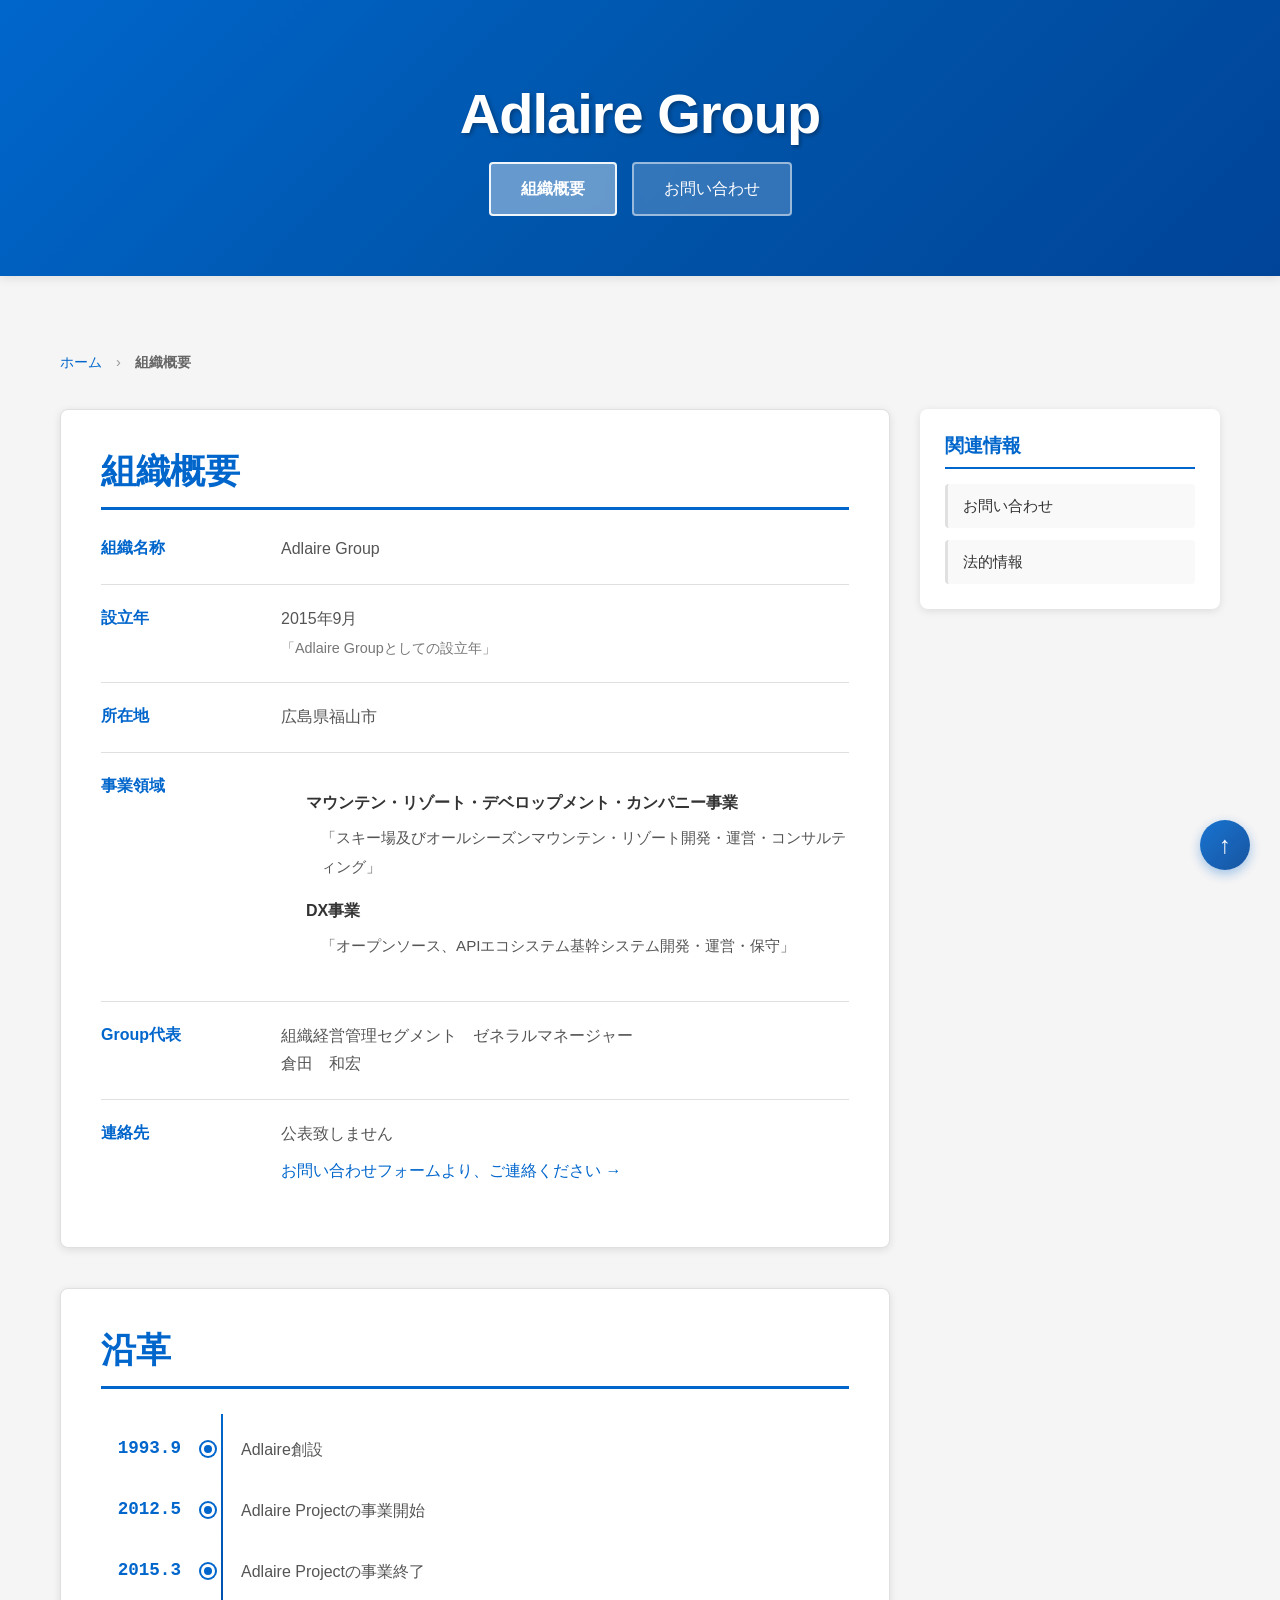
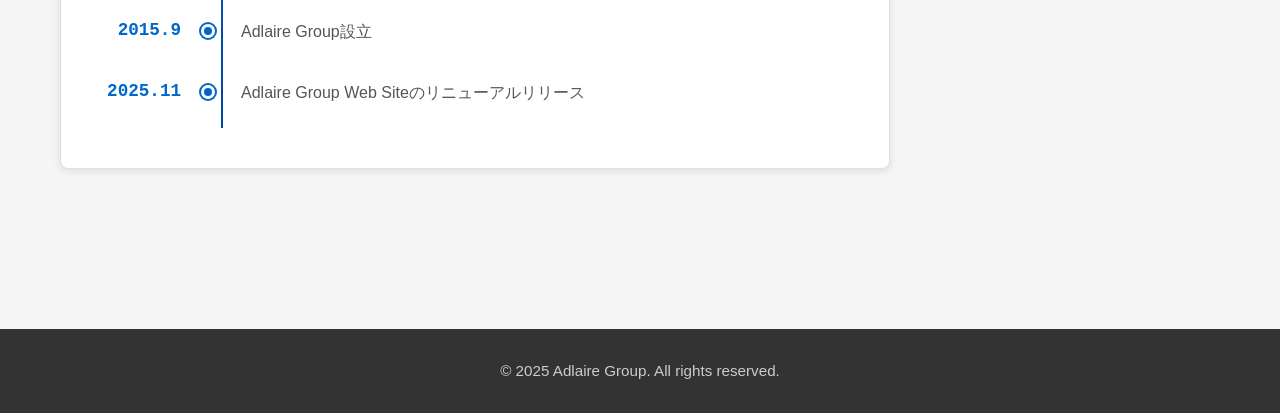
==== about.html @ c62690af "Initial commit" ====
<!DOCTYPE html>
<html lang="ja">
<head>
    <meta charset="UTF-8">
    <meta name="viewport" content="width=device-width, initial-scale=1.0">
    <meta name="description" content="Adlaire Group - 組織概要">
    <title>組織概要 | Adlaire Group</title>
    <link rel="stylesheet" href="architect.css">
    <link rel="stylesheet" href="style.css">
</head>
<body id="top">
    <!-- ============================================================================
         ヘッダーエリア (Header Area)
         ============================================================================ -->
    <header class="site-header">
        <div class="container">
            <h1 class="site-title"><a href="index.html" class="header-link">Adlaire Group</a></h1>
            <nav class="site-nav">
                <a href="about.html" class="nav-button active">組織概要</a>
                <a href="contact.html" class="nav-button">お問い合わせ</a>
            </nav>
        </div>
    </header>

    <!-- ============================================================================
         メインコンテンツエリア (Main Content Area)
         ============================================================================ -->
    <main class="main-content">
        <div class="container">
            <!-- Breadcrumb Navigation -->
            <nav class="breadcrumb">
                <a href="index.html" class="breadcrumb-link">ホーム</a>
                <span class="breadcrumb-separator">›</span>
                <span class="breadcrumb-current">組織概要</span>
            </nav>

            <div class="content-wrapper">
                <!-- ========================================
                     コンテンツエリア (Content Area)
                     ======================================== -->
                <div class="main-area">
                    <!-- Organization Overview Section -->
                    <section class="content-section">
                        <div class="card">
                            <h2 class="section-title">組織概要</h2>
                            <div class="section-content">
                                <div class="organization-info">
                                    <div class="info-row">
                                        <div class="info-label">組織名称</div>
                                        <div class="info-value">Adlaire Group</div>
                                    </div>

                                    <div class="info-row">
                                        <div class="info-label">設立年</div>
                                        <div class="info-value">2015年9月<br>
                                        <small class="info-note">「Adlaire Groupとしての設立年」</small></div>
                                    </div>

                                    <div class="info-row">
                                        <div class="info-label">所在地</div>
                                        <div class="info-value">広島県福山市</div>
                                    </div>

                                    <div class="info-row">
                                        <div class="info-label">事業領域</div>
                                        <div class="info-value">
                                            <ul class="business-list">
                                                <li>マウンテン・リゾート・デベロップメント・カンパニー事業
                                                    <span class="business-detail">「スキー場及びオールシーズンマウンテン・リゾート開発・運営・コンサルティング」</span>
                                                </li>
                                                <li>DX事業
                                                    <span class="business-detail">「オープンソース、APIエコシステム基幹システム開発・運営・保守」</span>
                                                </li>
                                            </ul>
                                        </div>
                                    </div>

                                    <div class="info-row">
                                        <div class="info-label">Group代表</div>
                                        <div class="info-value">
                                            組織経営管理セグメント　ゼネラルマネージャー<br>
                                            倉田　和宏
                                        </div>
                                    </div>

                                    <div class="info-row">
                                        <div class="info-label">連絡先</div>
                                        <div class="info-value">
                                            公表致しません<br>
                                            <a href="contact.html" class="contact-link">お問い合わせフォームより、ご連絡ください →</a>
                                        </div>
                                    </div>
                                </div>
                            </div>
                        </div>
                    </section>

                    <!-- History Section -->
                    <section class="content-section">
                        <div class="card">
                            <h2 class="section-title">沿革</h2>
                            <div class="section-content">
                                <div class="timeline">
                                    <div class="timeline-item">
                                        <div class="timeline-date">1993.9</div>
                                        <div class="timeline-content">
                                            <div class="timeline-marker"></div>
                                            <div class="timeline-text">Adlaire創設</div>
                                        </div>
                                    </div>

                                    <div class="timeline-item">
                                        <div class="timeline-date">2012.5</div>
                                        <div class="timeline-content">
                                            <div class="timeline-marker"></div>
                                            <div class="timeline-text">Adlaire Projectの事業開始</div>
                                        </div>
                                    </div>

                                    <div class="timeline-item">
                                        <div class="timeline-date">2015.3</div>
                                        <div class="timeline-content">
                                            <div class="timeline-marker"></div>
                                            <div class="timeline-text">Adlaire Projectの事業終了</div>
                                        </div>
                                    </div>

                                    <div class="timeline-item">
                                        <div class="timeline-date">2015.9</div>
                                        <div class="timeline-content">
                                            <div class="timeline-marker"></div>
                                            <div class="timeline-text">Adlaire Group設立</div>
                                        </div>
                                    </div>

                                    <div class="timeline-item">
                                        <div class="timeline-date">2025.11</div>
                                        <div class="timeline-content">
                                            <div class="timeline-marker"></div>
                                            <div class="timeline-text">Adlaire Group Web Siteのリニューアルリリース</div>
                                        </div>
                                    </div>
                                </div>
                            </div>
                        </div>
                    </section>
                </div>
                <!-- End: コンテンツエリア -->

                <!-- ========================================
                     サイドバーエリア (Sidebar Area)
                     ======================================== -->
                <aside class="sidebar">
                    <div class="sidebar-section">
                        <h3 class="sidebar-title">関連情報</h3>
                        <div class="sidebar-content">
                            <ul class="sidebar-link-list">
                                <li><a href="contact.html" class="sidebar-link">お問い合わせ</a></li>
                                <li><a href="legal.html" class="sidebar-link">法的情報</a></li>
                            </ul>
                        </div>
                    </div>
                </aside>
                <!-- End: サイドバーエリア -->
            </div>
        </div>
    </main>
    <!-- End: メインコンテンツエリア -->

    <!-- ============================================================================
         ページトップへ戻るボタン (Back to Top Button)
         ============================================================================ -->
    <a href="#top" class="back-to-top" aria-label="ページトップへ戻る">
        <span class="back-to-top-icon">↑</span>
    </a>

    <!-- ============================================================================
         フッターエリア (Footer Area)
         ============================================================================ -->
    <footer class="site-footer">
        <div class="container">
            <p>&copy; 2025 Adlaire Group. All rights reserved.</p>
        </div>
    </footer>
    <!-- End: フッターエリア -->

</body>
</html>
---- architect.css ----
/* ===================================
   Architect CSS Framework
   Version: 1.0
   Developed by: Adlaire Group DX Division
   =================================== */

/* ===================================
   CSS Reset & Base Styles
   =================================== */
*,
*::before,
*::after {
    box-sizing: border-box;
}

html {
    scroll-behavior: smooth;
    -webkit-font-smoothing: antialiased;
    -moz-osx-font-smoothing: grayscale;
}

body {
    margin: 0;
    padding: 0;
    font-family: -apple-system, BlinkMacSystemFont, 'Segoe UI', 'Roboto', 'Oxygen', 'Ubuntu', 'Cantarell', 'Fira Sans', 'Droid Sans', 'Helvetica Neue', sans-serif;
    font-size: 16px;
    line-height: 1.6;
    color: #333;
    background-color: #fff;
}

/* ===================================
   Typography
   =================================== */
h1, h2, h3, h4, h5, h6 {
    margin: 0 0 1rem 0;
    font-weight: 600;
    line-height: 1.2;
}

h1 { font-size: 2.5rem; }
h2 { font-size: 2rem; }
h3 { font-size: 1.75rem; }
h4 { font-size: 1.5rem; }
h5 { font-size: 1.25rem; }
h6 { font-size: 1rem; }

p {
    margin: 0 0 1rem 0;
}

a {
    color: #0066cc;
    text-decoration: none;
}

a:hover {
    text-decoration: underline;
}

/* ===================================
   Layout Utilities
   =================================== */
.container {
    width: 100%;
    max-width: 1200px;
    margin: 0 auto;
    padding: 0 1rem;
}

.container-fluid {
    width: 100%;
    padding: 0 1rem;
}

/* ===================================
   Grid System
   =================================== */
.row {
    display: flex;
    flex-wrap: wrap;
    margin: 0 -0.5rem;
}

.col {
    flex: 1;
    padding: 0 0.5rem;
}

.col-1 { flex: 0 0 8.333%; max-width: 8.333%; }
.col-2 { flex: 0 0 16.666%; max-width: 16.666%; }
.col-3 { flex: 0 0 25%; max-width: 25%; }
.col-4 { flex: 0 0 33.333%; max-width: 33.333%; }
.col-5 { flex: 0 0 41.666%; max-width: 41.666%; }
.col-6 { flex: 0 0 50%; max-width: 50%; }
.col-7 { flex: 0 0 58.333%; max-width: 58.333%; }
.col-8 { flex: 0 0 66.666%; max-width: 66.666%; }
.col-9 { flex: 0 0 75%; max-width: 75%; }
.col-10 { flex: 0 0 83.333%; max-width: 83.333%; }
.col-11 { flex: 0 0 91.666%; max-width: 91.666%; }
.col-12 { flex: 0 0 100%; max-width: 100%; }

/* ===================================
   Form Controls
   =================================== */
.form-group {
    margin-bottom: 1.5rem;
}

.form-label {
    display: block;
    margin-bottom: 0.5rem;
    font-weight: 500;
    color: #333;
}

.form-label.required::after {
    content: ' *';
    color: #dc3545;
}

.form-control {
    display: block;
    width: 100%;
    padding: 0.75rem 1rem;
    font-size: 1rem;
    line-height: 1.5;
    color: #333;
    background-color: #fff;
    border: 1px solid #ddd;
    border-radius: 4px;
    transition: border-color 0.15s ease-in-out, box-shadow 0.15s ease-in-out;
}

.form-control:focus {
    outline: 0;
    border-color: #0066cc;
    box-shadow: 0 0 0 3px rgba(0, 102, 204, 0.1);
}

textarea.form-control {
    min-height: 120px;
    resize: vertical;
}

select.form-control {
    cursor: pointer;
}

.form-check {
    display: flex;
    align-items: center;
    margin-bottom: 0.5rem;
}

.form-check-input {
    margin-right: 0.5rem;
    cursor: pointer;
}

.form-check-label {
    cursor: pointer;
    user-select: none;
}

/* ===================================
   Buttons
   =================================== */
.btn {
    display: inline-block;
    padding: 0.75rem 1.5rem;
    font-size: 1rem;
    font-weight: 500;
    text-align: center;
    text-decoration: none;
    border: 1px solid transparent;
    border-radius: 4px;
    cursor: pointer;
    transition: all 0.2s ease-in-out;
}

.btn:hover {
    text-decoration: none;
    transform: translateY(-1px);
    box-shadow: 0 2px 8px rgba(0, 0, 0, 0.15);
}

.btn-primary {
    color: #fff;
    background-color: #0066cc;
    border-color: #0066cc;
}

.btn-primary:hover {
    background-color: #0055aa;
    border-color: #0055aa;
}

.btn-secondary {
    color: #fff;
    background-color: #6c757d;
    border-color: #6c757d;
}

.btn-secondary:hover {
    background-color: #5a6268;
    border-color: #5a6268;
}

.btn-outline-primary {
    color: #0066cc;
    border-color: #0066cc;
    background-color: transparent;
}

.btn-outline-primary:hover {
    color: #fff;
    background-color: #0066cc;
}

.btn-block {
    display: block;
    width: 100%;
}

.btn-lg {
    padding: 1rem 2rem;
    font-size: 1.125rem;
}

.btn-sm {
    padding: 0.5rem 1rem;
    font-size: 0.875rem;
}

/* ===================================
   Cards
   =================================== */
.card {
    background-color: #fff;
    border: 1px solid #e0e0e0;
    border-radius: 8px;
    box-shadow: 0 2px 4px rgba(0, 0, 0, 0.1);
}

.card-header {
    padding: 1rem 1.5rem;
    background-color: #f8f9fa;
    border-bottom: 1px solid #e0e0e0;
    border-radius: 8px 8px 0 0;
}

.card-body {
    padding: 1.5rem;
}

.card-footer {
    padding: 1rem 1.5rem;
    background-color: #f8f9fa;
    border-top: 1px solid #e0e0e0;
    border-radius: 0 0 8px 8px;
}

/* ===================================
   Alerts
   =================================== */
.alert {
    padding: 1rem 1.25rem;
    margin-bottom: 1rem;
    border: 1px solid transparent;
    border-radius: 4px;
}

.alert-info {
    color: #0c5460;
    background-color: #d1ecf1;
    border-color: #bee5eb;
}

.alert-success {
    color: #155724;
    background-color: #d4edda;
    border-color: #c3e6cb;
}

.alert-warning {
    color: #856404;
    background-color: #fff3cd;
    border-color: #ffeaa7;
}

.alert-danger {
    color: #721c24;
    background-color: #f8d7da;
    border-color: #f5c6cb;
}

/* ===================================
   Utility Classes
   =================================== */

/* Spacing */
.mt-0 { margin-top: 0; }
.mt-1 { margin-top: 0.25rem; }
.mt-2 { margin-top: 0.5rem; }
.mt-3 { margin-top: 1rem; }
.mt-4 { margin-top: 1.5rem; }
.mt-5 { margin-top: 3rem; }

.mb-0 { margin-bottom: 0; }
.mb-1 { margin-bottom: 0.25rem; }
.mb-2 { margin-bottom: 0.5rem; }
.mb-3 { margin-bottom: 1rem; }
.mb-4 { margin-bottom: 1.5rem; }
.mb-5 { margin-bottom: 3rem; }

.pt-0 { padding-top: 0; }
.pt-1 { padding-top: 0.25rem; }
.pt-2 { padding-top: 0.5rem; }
.pt-3 { padding-top: 1rem; }
.pt-4 { padding-top: 1.5rem; }
.pt-5 { padding-top: 3rem; }

.pb-0 { padding-bottom: 0; }
.pb-1 { padding-bottom: 0.25rem; }
.pb-2 { padding-bottom: 0.5rem; }
.pb-3 { padding-bottom: 1rem; }
.pb-4 { padding-bottom: 1.5rem; }
.pb-5 { padding-bottom: 3rem; }

/* Text Alignment */
.text-left { text-align: left; }
.text-center { text-align: center; }
.text-right { text-align: right; }

/* Text Colors */
.text-primary { color: #0066cc; }
.text-secondary { color: #6c757d; }
.text-success { color: #28a745; }
.text-danger { color: #dc3545; }
.text-warning { color: #ffc107; }
.text-info { color: #17a2b8; }
.text-muted { color: #6c757d; }

/* Background Colors */
.bg-primary { background-color: #0066cc; }
.bg-secondary { background-color: #6c757d; }
.bg-light { background-color: #f8f9fa; }
.bg-dark { background-color: #343a40; }

/* Display */
.d-none { display: none; }
.d-block { display: block; }
.d-inline { display: inline; }
.d-inline-block { display: inline-block; }
.d-flex { display: flex; }

/* Flex Utilities */
.flex-row { flex-direction: row; }
.flex-column { flex-direction: column; }
.justify-content-start { justify-content: flex-start; }
.justify-content-end { justify-content: flex-end; }
.justify-content-center { justify-content: center; }
.justify-content-between { justify-content: space-between; }
.align-items-start { align-items: flex-start; }
.align-items-end { align-items: flex-end; }
.align-items-center { align-items: center; }

/* Responsive Design */
@media (max-width: 768px) {
    .col-1, .col-2, .col-3, .col-4, .col-5, .col-6,
    .col-7, .col-8, .col-9, .col-10, .col-11, .col-12 {
        flex: 0 0 100%;
        max-width: 100%;
    }
}
---- style.css ----
/* ===================================
   Global Styles
   =================================== */
* {
    margin: 0;
    padding: 0;
    box-sizing: border-box;
}

body {
    font-family: 'Helvetica Neue', Helvetica, Arial, sans-serif;
    font-size: 16px;
    line-height: 1.6;
    color: #333333;
    background-color: #f5f5f5;
}

/* ===================================
   Container
   =================================== */
.container {
    max-width: 1200px;
    margin: 0 auto;
    padding: 0 20px;
}

/* ===================================
   Header Section with 3-Color Gradient
   =================================== */
.site-header {
    background: linear-gradient(135deg, #0066cc 0%, #0055aa 50%, #004499 100%);
    color: #ffffff;
    padding: 80px 20px 60px;
    text-align: center;
    box-shadow: 0 2px 10px rgba(0, 0, 0, 0.1);
}

.site-title {
    font-size: 3.5rem;
    font-weight: 700;
    margin-bottom: 15px;
    text-shadow: 2px 2px 4px rgba(0, 0, 0, 0.3);
    letter-spacing: -1px;
}

.header-link {
    color: #ffffff;
    text-decoration: none;
    transition: opacity 0.3s ease;
}

.header-link:hover {
    opacity: 0.85;
}

.site-tagline {
    font-size: 1.3rem;
    font-weight: 300;
    margin-bottom: 35px;
    opacity: 0.95;
    letter-spacing: 0.5px;
}

/* ===================================
   Navigation Buttons
   =================================== */
.site-nav {
    display: flex;
    justify-content: center;
    gap: 15px;
    flex-wrap: wrap;
}

.nav-button {
    display: inline-block;
    padding: 12px 30px;
    background-color: rgba(255, 255, 255, 0.2);
    color: #ffffff;
    text-decoration: none;
    border: 2px solid rgba(255, 255, 255, 0.5);
    border-radius: 4px;
    font-weight: 500;
    transition: all 0.3s ease;
    backdrop-filter: blur(5px);
}

.nav-button:hover {
    background-color: rgba(255, 255, 255, 0.3);
    border-color: rgba(255, 255, 255, 0.8);
    transform: translateY(-2px);
    box-shadow: 0 4px 8px rgba(0, 0, 0, 0.2);
}

.nav-button.active {
    background-color: rgba(255, 255, 255, 0.4);
    border-color: rgba(255, 255, 255, 0.9);
    font-weight: 600;
}

/* ===================================
   Main Content
   =================================== */
.main-content {
    padding: 60px 0;
}

/* Content Wrapper - Two Column Layout */
.content-wrapper {
    display: flex;
    gap: 30px;
    align-items: flex-start;
}

.main-area {
    flex: 1;
    min-width: 0;
}

/* Renewal Notice */
.renewal-notice {
    background: linear-gradient(135deg, #0066cc 0%, #004499 100%);
    color: #ffffff;
    text-align: center;
    padding: 30px 25px;
    margin-bottom: 40px;
    border-radius: 8px;
    box-shadow: 0 2px 8px rgba(0, 102, 204, 0.3);
}

.renewal-title {
    margin: 0 0 15px 0;
    font-size: 1.5rem;
    font-weight: 700;
    letter-spacing: 0.5px;
}

.renewal-description {
    margin: 0;
    font-size: 1rem;
    font-weight: 400;
    line-height: 1.8;
    opacity: 0.95;
}

.content-section {
    margin-bottom: 40px;
}

/* ===================================
   Card Styles
   =================================== */
.card {
    background-color: #ffffff;
    border-radius: 8px;
    padding: 40px;
    box-shadow: 0 2px 8px rgba(0, 0, 0, 0.1);
    transition: box-shadow 0.3s ease;
}

.card:hover {
    box-shadow: 0 4px 16px rgba(0, 0, 0, 0.15);
}

.section-title {
    font-size: 2.2rem;
    font-weight: 700;
    color: #0066cc;
    margin-bottom: 25px;
    padding-bottom: 15px;
    border-bottom: 3px solid #0066cc;
    letter-spacing: -0.5px;
}

.section-content h3 {
    font-size: 1.5rem;
    font-weight: 600;
    color: #004499;
    margin-top: 25px;
    margin-bottom: 12px;
}

.section-content p {
    margin-bottom: 15px;
    line-height: 1.8;
    color: #555555;
}

.section-content ul {
    margin: 15px 0 20px 25px;
    line-height: 1.9;
}

.section-content li {
    margin-bottom: 8px;
    color: #555555;
}

/* Coming Soon Message */
.coming-soon {
    text-align: center;
    font-size: 1.5rem;
    font-weight: 500;
    color: #0066cc;
    padding: 40px 20px;
    background-color: #f0f7ff;
    border-radius: 6px;
    border: 2px dashed #0066cc;
}

/* ===================================
   Organization Info (About Page)
   =================================== */
.organization-info {
    margin-top: 20px;
}

.info-row {
    display: flex;
    padding: 20px 0;
    border-bottom: 1px solid #e0e0e0;
}

.info-row:first-child {
    padding-top: 0;
}

.info-row:last-child {
    border-bottom: none;
}

.info-label {
    width: 180px;
    flex-shrink: 0;
    font-weight: 700;
    color: #0066cc;
    font-size: 1rem;
}

.info-value {
    flex: 1;
    color: #555555;
    line-height: 1.8;
}

.business-list {
    list-style: none;
    padding: 0;
    margin: 0;
}

.business-list li {
    margin-bottom: 15px;
    padding-left: 0;
    color: #333333;
    font-weight: 600;
}

.business-list li:last-child {
    margin-bottom: 0;
}

.business-detail {
    display: block;
    margin-top: 5px;
    color: #555555;
    font-weight: 400;
    font-size: 0.95rem;
    padding-left: 15px;
}

.contact-link {
    display: inline-block;
    margin-top: 8px;
    color: #0066cc;
    text-decoration: none;
    font-weight: 500;
    transition: all 0.3s ease;
    border-bottom: 1px solid transparent;
}

.contact-link:hover {
    color: #004499;
    border-bottom-color: #004499;
    transform: translateX(3px);
}

/* ===================================
   Timeline (History Section)
   =================================== */
.timeline {
    position: relative;
    padding: 20px 0;
}

.timeline::before {
    content: '';
    position: absolute;
    left: 120px;
    top: 0;
    bottom: 0;
    width: 2px;
    background: linear-gradient(to bottom, #0066cc 0%, #004499 100%);
}

.timeline-item {
    display: flex;
    margin-bottom: 30px;
    position: relative;
}

.timeline-item:last-child {
    margin-bottom: 0;
}

.timeline-date {
    width: 100px;
    flex-shrink: 0;
    font-weight: 700;
    color: #0066cc;
    font-size: 1.1rem;
    padding-right: 20px;
    text-align: right;
    font-family: 'Courier New', monospace;
}

.timeline-content {
    flex: 1;
    position: relative;
    padding-left: 40px;
    padding-top: 2px;
}

.timeline-marker {
    position: absolute;
    left: 0;
    top: 8px;
    width: 14px;
    height: 14px;
    background-color: #0066cc;
    border: 3px solid #ffffff;
    border-radius: 50%;
    box-shadow: 0 0 0 2px #0066cc;
    z-index: 1;
}

.timeline-text {
    color: #555555;
    line-height: 1.8;
    font-size: 1rem;
}

/* ===================================
   Tab Navigation (CSS Only - No JavaScript)
   =================================== */
.tab-container {
    margin-top: 20px;
}

/* Hide radio buttons */
.tab-input {
    display: none;
}

/* Tab Labels */
.tab-labels {
    display: flex;
    gap: 10px;
    border-bottom: 2px solid #e0e0e0;
    margin-bottom: 25px;
}

.tab-label {
    padding: 12px 24px;
    cursor: pointer;
    font-weight: 500;
    color: #666666;
    background-color: #f5f5f5;
    border: 1px solid #e0e0e0;
    border-bottom: none;
    border-radius: 6px 6px 0 0;
    transition: all 0.3s ease;
    position: relative;
    bottom: -2px;
}

.tab-label:hover {
    background-color: #e8f2ff;
    color: #0066cc;
}

/* Active Tab Style */
#tab-all:checked ~ .tab-labels label[for="tab-all"],
#tab-press:checked ~ .tab-labels label[for="tab-press"],
#tab-maintenance:checked ~ .tab-labels label[for="tab-maintenance"] {
    background-color: #ffffff;
    color: #0066cc;
    border-color: #0066cc;
    border-bottom: 2px solid #ffffff;
    font-weight: 600;
    box-shadow: 0 -2px 4px rgba(0, 102, 204, 0.1);
}

/* Tab Content */
.tab-content {
    display: none;
}

#tab-all:checked ~ #content-all,
#tab-press:checked ~ #content-press,
#tab-maintenance:checked ~ #content-maintenance {
    display: block;
}

.tab-pane {
    animation: fadeIn 0.3s ease-in;
}

@keyframes fadeIn {
    from {
        opacity: 0;
        transform: translateY(10px);
    }
    to {
        opacity: 1;
        transform: translateY(0);
    }
}

/* ===================================
   News Item Styles (Architect Theme)
   =================================== */
.news-item {
    padding: 25px;
    margin-bottom: 20px;
    background-color: #ffffff;
    border-left: 4px solid #0066cc;
    border-radius: 4px;
    transition: all 0.3s ease;
}

.news-item:hover {
    box-shadow: 0 2px 8px rgba(0, 102, 204, 0.15);
    transform: translateX(5px);
}

.news-header {
    display: flex;
    align-items: center;
    gap: 12px;
    margin-bottom: 15px;
}

.news-date {
    font-size: 0.95rem;
    font-weight: 600;
    color: #666666;
    font-family: 'Courier New', monospace;
}

.news-badge {
    display: inline-block;
    padding: 4px 12px;
    font-size: 0.8rem;
    font-weight: 600;
    border-radius: 4px;
    text-transform: uppercase;
    letter-spacing: 0.5px;
}

.news-badge-press {
    background-color: #0066cc;
    color: #ffffff;
}

.news-badge-maintenance {
    background-color: #ff9800;
    color: #ffffff;
}

.news-title {
    font-size: 1.4rem;
    font-weight: 700;
    color: #0066cc;
    margin-bottom: 15px;
    line-height: 1.4;
}

.news-content {
    color: #555555;
    line-height: 1.8;
}

.news-content p {
    margin-bottom: 12px;
}

.news-content p:last-child {
    margin-bottom: 0;
}

/* ===================================
   Right Sidebar
   =================================== */
.sidebar {
    width: 300px;
    flex-shrink: 0;
}

.sidebar-section {
    background-color: #ffffff;
    border-radius: 8px;
    padding: 25px;
    margin-bottom: 25px;
    box-shadow: 0 2px 8px rgba(0, 0, 0, 0.1);
    transition: box-shadow 0.3s ease;
}

.sidebar-section:hover {
    box-shadow: 0 4px 16px rgba(0, 0, 0, 0.15);
}

.sidebar-title {
    font-size: 1.2rem;
    font-weight: 700;
    color: #0066cc;
    margin: 0 0 15px 0;
    padding-bottom: 10px;
    border-bottom: 2px solid #0066cc;
}

.sidebar-content {
    font-size: 0.95rem;
    line-height: 1.6;
}

.coming-soon-small {
    text-align: center;
    font-size: 1rem;
    font-weight: 500;
    color: #0066cc;
    padding: 20px 10px;
    background-color: #f0f7ff;
    border-radius: 4px;
    border: 1px dashed #0066cc;
    margin: 0;
}

/* Sidebar Link List */
.sidebar-link-list {
    list-style: none;
    padding: 0;
    margin: 0;
}

.sidebar-link-list li {
    margin-bottom: 12px;
}

.sidebar-link-list li:last-child {
    margin-bottom: 0;
}

.sidebar-link {
    display: block;
    padding: 10px 15px;
    color: #333333;
    text-decoration: none;
    background-color: #f9f9f9;
    border-left: 3px solid #e0e0e0;
    border-radius: 4px;
    transition: all 0.3s ease;
    font-weight: 500;
}

.sidebar-link:hover {
    background-color: #e8f2ff;
    border-left-color: #0066cc;
    color: #0066cc;
    transform: translateX(5px);
}

.sidebar-link.active {
    background-color: #0066cc;
    border-left-color: #004499;
    color: #ffffff;
}

.sidebar-links {
    list-style: none;
    padding: 0;
    margin: 0;
}

.sidebar-links li {
    margin-bottom: 12px;
    padding-left: 20px;
    position: relative;
}

.sidebar-links li:before {
    content: '▸';
    position: absolute;
    left: 0;
    color: #0066cc;
    font-weight: bold;
}

.sidebar-links a {
    color: #333333;
    text-decoration: none;
    transition: color 0.3s ease;
    display: inline-block;
}

.sidebar-links a:hover {
    color: #0066cc;
    padding-left: 5px;
}

/* ===================================
   Contact Information
   =================================== */
.contact-info {
    display: grid;
    grid-template-columns: repeat(auto-fit, minmax(280px, 1fr));
    gap: 30px;
    margin-top: 30px;
}

.contact-item {
    padding: 20px;
    background-color: #f9f9f9;
    border-radius: 6px;
    border-left: 4px solid #0066cc;
}

.contact-item h3 {
    font-size: 1.2rem;
    font-weight: 600;
    color: #0066cc;
    margin-bottom: 10px;
}

.contact-item p {
    margin-bottom: 0;
    color: #555555;
}

.contact-item a {
    color: #0066cc;
    text-decoration: none;
    transition: color 0.3s ease;
}

.contact-item a:hover {
    color: #004499;
    text-decoration: underline;
}

/* ===================================
   Footer
   =================================== */
.site-footer {
    background-color: #333333;
    color: #cccccc;
    padding: 30px 0;
    text-align: center;
    margin-top: 60px;
}

.site-footer p {
    margin: 0;
    font-size: 0.95rem;
}

/* ===================================
   Breadcrumb Navigation
   =================================== */
.breadcrumb {
    padding: 15px 0;
    margin-bottom: 20px;
    font-size: 0.9rem;
}

.breadcrumb-link {
    color: #0066cc;
    text-decoration: none;
    transition: all 0.3s ease;
    font-weight: 500;
}

.breadcrumb-link:hover {
    color: #004499;
    text-decoration: underline;
}

.breadcrumb-separator {
    margin: 0 10px;
    color: #999999;
}

.breadcrumb-current {
    color: #666666;
    font-weight: 600;
}

/* ===================================
   Back to Top Button
   =================================== */
.back-to-top {
    position: fixed;
    bottom: 30px;
    right: 30px;
    width: 50px;
    height: 50px;
    background: linear-gradient(135deg, #0066cc 0%, #004499 100%);
    color: #ffffff;
    text-decoration: none;
    border-radius: 50%;
    display: flex;
    align-items: center;
    justify-content: center;
    box-shadow: 0 4px 12px rgba(0, 102, 204, 0.4);
    transition: all 0.3s ease;
    z-index: 1000;
    opacity: 0.9;
}

.back-to-top:hover {
    opacity: 1;
    transform: translateY(-5px);
    box-shadow: 0 6px 20px rgba(0, 102, 204, 0.6);
}

.back-to-top-icon {
    font-size: 1.5rem;
    font-weight: bold;
    line-height: 1;
}

/* ===================================
   Responsive Design
   =================================== */
@media (max-width: 1024px) {
    .sidebar {
        width: 250px;
    }
    
    .sidebar-section {
        padding: 20px;
    }
}

@media (max-width: 768px) {
    .site-title {
        font-size: 2.5rem;
    }
    
    .site-tagline {
        font-size: 1.1rem;
    }
    
    .site-header {
        padding: 60px 20px 40px;
    }
    
    .card {
        padding: 30px 20px;
    }
    
    .section-title {
        font-size: 1.8rem;
    }
    
    .section-content h3 {
        font-size: 1.3rem;
    }
    
    .main-content {
        padding: 40px 0;
    }
    
    .content-wrapper {
        flex-direction: column;
    }
    
    .sidebar {
        width: 100%;
        order: 2;
    }
    
    .main-area {
        order: 1;
    }
    
    .contact-info {
        grid-template-columns: 1fr;
        gap: 20px;
    }
    
    .renewal-notice {
        padding: 25px 20px;
    }
    
    .renewal-title {
        font-size: 1.3rem;
    }
    
    .renewal-description {
        font-size: 0.95rem;
    }
    
    /* Tab Responsive */
    .tab-labels {
        gap: 5px;
    }
    
    .tab-label {
        padding: 10px 16px;
        font-size: 0.9rem;
    }
    
    /* News Item Responsive */
    .news-item {
        padding: 20px 15px;
    }
    
    .news-title {
        font-size: 1.2rem;
    }
    
    /* Organization Info Responsive */
    .info-row {
        flex-direction: column;
        padding: 15px 0;
    }
    
    .info-label {
        width: 100%;
        margin-bottom: 8px;
    }
    
    /* Timeline Responsive */
    .timeline::before {
        left: 80px;
    }
    
    .timeline-date {
        width: 70px;
        font-size: 0.95rem;
        padding-right: 10px;
    }
    
    .timeline-content {
        padding-left: 30px;
    }
    
    /* Breadcrumb Responsive */
    .breadcrumb {
        font-size: 0.85rem;
        padding: 12px 0;
    }
    
    .breadcrumb-separator {
        margin: 0 8px;
    }
    
    /* Back to Top Button Responsive */
    .back-to-top {
        width: 45px;
        height: 45px;
        bottom: 20px;
        right: 20px;
    }
    
    .back-to-top-icon {
        font-size: 1.3rem;
    }
}

@media (max-width: 480px) {
    .site-title {
        font-size: 2rem;
    }
    
    .site-tagline {
        font-size: 1rem;
        margin-bottom: 25px;
    }
    
    .nav-button {
        padding: 10px 20px;
        font-size: 0.95rem;
    }
    
    .card {
        padding: 25px 15px;
    }
    
    .section-title {
        font-size: 1.5rem;
    }
    
    .renewal-notice {
        padding: 20px 15px;
    }
    
    .renewal-title {
        font-size: 1.1rem;
        margin-bottom: 12px;
    }
    
    .renewal-description {
        font-size: 0.9rem;
    }
    
    /* Tab Mobile Optimization */
    .tab-labels {
        flex-direction: column;
        gap: 8px;
        border-bottom: none;
    }
    
    .tab-label {
        padding: 12px 20px;
        font-size: 0.95rem;
        border-radius: 6px;
        border: 1px solid #e0e0e0;
        bottom: 0;
    }
    
    #tab-all:checked ~ .tab-labels label[for="tab-all"],
    #tab-press:checked ~ .tab-labels label[for="tab-press"],
    #tab-maintenance:checked ~ .tab-labels label[for="tab-maintenance"] {
        border: 2px solid #0066cc;
    }
    
    /* News Item Mobile */
    .news-header {
        flex-direction: column;
        align-items: flex-start;
        gap: 8px;
    }
    
    .news-title {
        font-size: 1.1rem;
    }
    
    /* Timeline Mobile */
    .timeline::before {
        left: 60px;
    }
    
    .timeline-date {
        width: 55px;
        font-size: 0.85rem;
        padding-right: 5px;
    }
    
    .timeline-content {
        padding-left: 25px;
    }
    
    .timeline-text {
        font-size: 0.95rem;
    }
    
    .timeline-marker {
        width: 12px;
        height: 12px;
        border-width: 2px;
    }
    
    /* Breadcrumb Mobile */
    .breadcrumb {
        font-size: 0.8rem;
        padding: 10px 0;
    }
    
    .breadcrumb-separator {
        margin: 0 6px;
    }
    
    /* Back to Top Button Mobile */
    .back-to-top {
        width: 40px;
        height: 40px;
        bottom: 15px;
        right: 15px;
    }
    
    .back-to-top-icon {
        font-size: 1.2rem;
    }
}

/* ===================================
   Contact Form Specific Styles
   =================================== */
.form-notice {
    background-color: #fff3cd;
    border-left: 4px solid #ff9800;
    padding: 15px 20px;
    margin-bottom: 30px;
    border-radius: 4px;
}

.form-notice p {
    margin: 0;
    color: #856404;
    font-size: 0.95rem;
    line-height: 1.6;
}

.form-notice strong {
    display: block;
    margin-bottom: 5px;
    color: #ff9800;
    font-weight: 600;
}

.form-description {
    margin-bottom: 30px;
    color: #555555;
    line-height: 1.8;
}

.btn-submit {
    background: linear-gradient(135deg, #0066cc 0%, #004499 100%);
    color: #ffffff;
    border: none;
    padding: 15px 40px;
    font-size: 1.1rem;
    font-weight: 600;
    border-radius: 4px;
    cursor: pointer;
    transition: all 0.3s ease;
    box-shadow: 0 2px 8px rgba(0, 102, 204, 0.3);
}

.btn-submit:hover {
    transform: translateY(-2px);
    box-shadow: 0 4px 12px rgba(0, 102, 204, 0.5);
}

.btn-submit:disabled {
    background: linear-gradient(135deg, #cccccc 0%, #999999 100%);
    cursor: not-allowed;
    transform: none;
    box-shadow: none;
}

.privacy-link {
    color: #0066cc;
    text-decoration: none;
    font-weight: 500;
    transition: color 0.3s ease;
}

.privacy-link:hover {
    color: #004499;
    text-decoration: underline;
}

/* ===================================
   Utility Classes
   =================================== */
.info-note {
    font-size: 0.9rem;
    color: #777;
}

.mt-30 {
    margin-top: 30px;
}

.text-link {
    color: #0066cc;
    text-decoration: none;
    font-weight: 500;
}

.text-link:hover {
    color: #004499;
    text-decoration: underline;
}

.last-updated {
    text-align: right;
    color: #666;
    font-size: 0.9rem;
    padding: 20px 0 0 0;
}

.last-updated p {
    margin: 0;
}

/* ===================================
   Legal Page - Table of Contents (Sticky)
   =================================== */
.legal-toc-card {
    position: sticky;
    top: 20px;
    z-index: 100;
    background-color: #f0f7ff;
    border-left: 4px solid #0066cc;
    box-shadow: 0 4px 12px rgba(0, 102, 204, 0.15);
}

.legal-toc {
    display: flex;
    flex-wrap: wrap;
    gap: 15px;
    padding: 10px 0;
}

.legal-toc-link {
    display: inline-block;
    padding: 10px 20px;
    background-color: #ffffff;
    color: #0066cc;
    text-decoration: none;
    border: 2px solid #0066cc;
    border-radius: 4px;
    font-weight: 500;
    transition: all 0.3s ease;
}

.legal-toc-link:hover {
    background-color: #0066cc;
    color: #ffffff;
    transform: translateY(-2px);
    box-shadow: 0 4px 8px rgba(0, 102, 204, 0.3);
}

/* Responsive - Mobile */
@media (max-width: 768px) {
    .legal-toc-card {
        position: relative;
        top: 0;
    }
    
    .legal-toc {
        flex-direction: column;
        gap: 10px;
    }
    
    .legal-toc-link {
        text-align: center;
        width: 100%;
    }
}
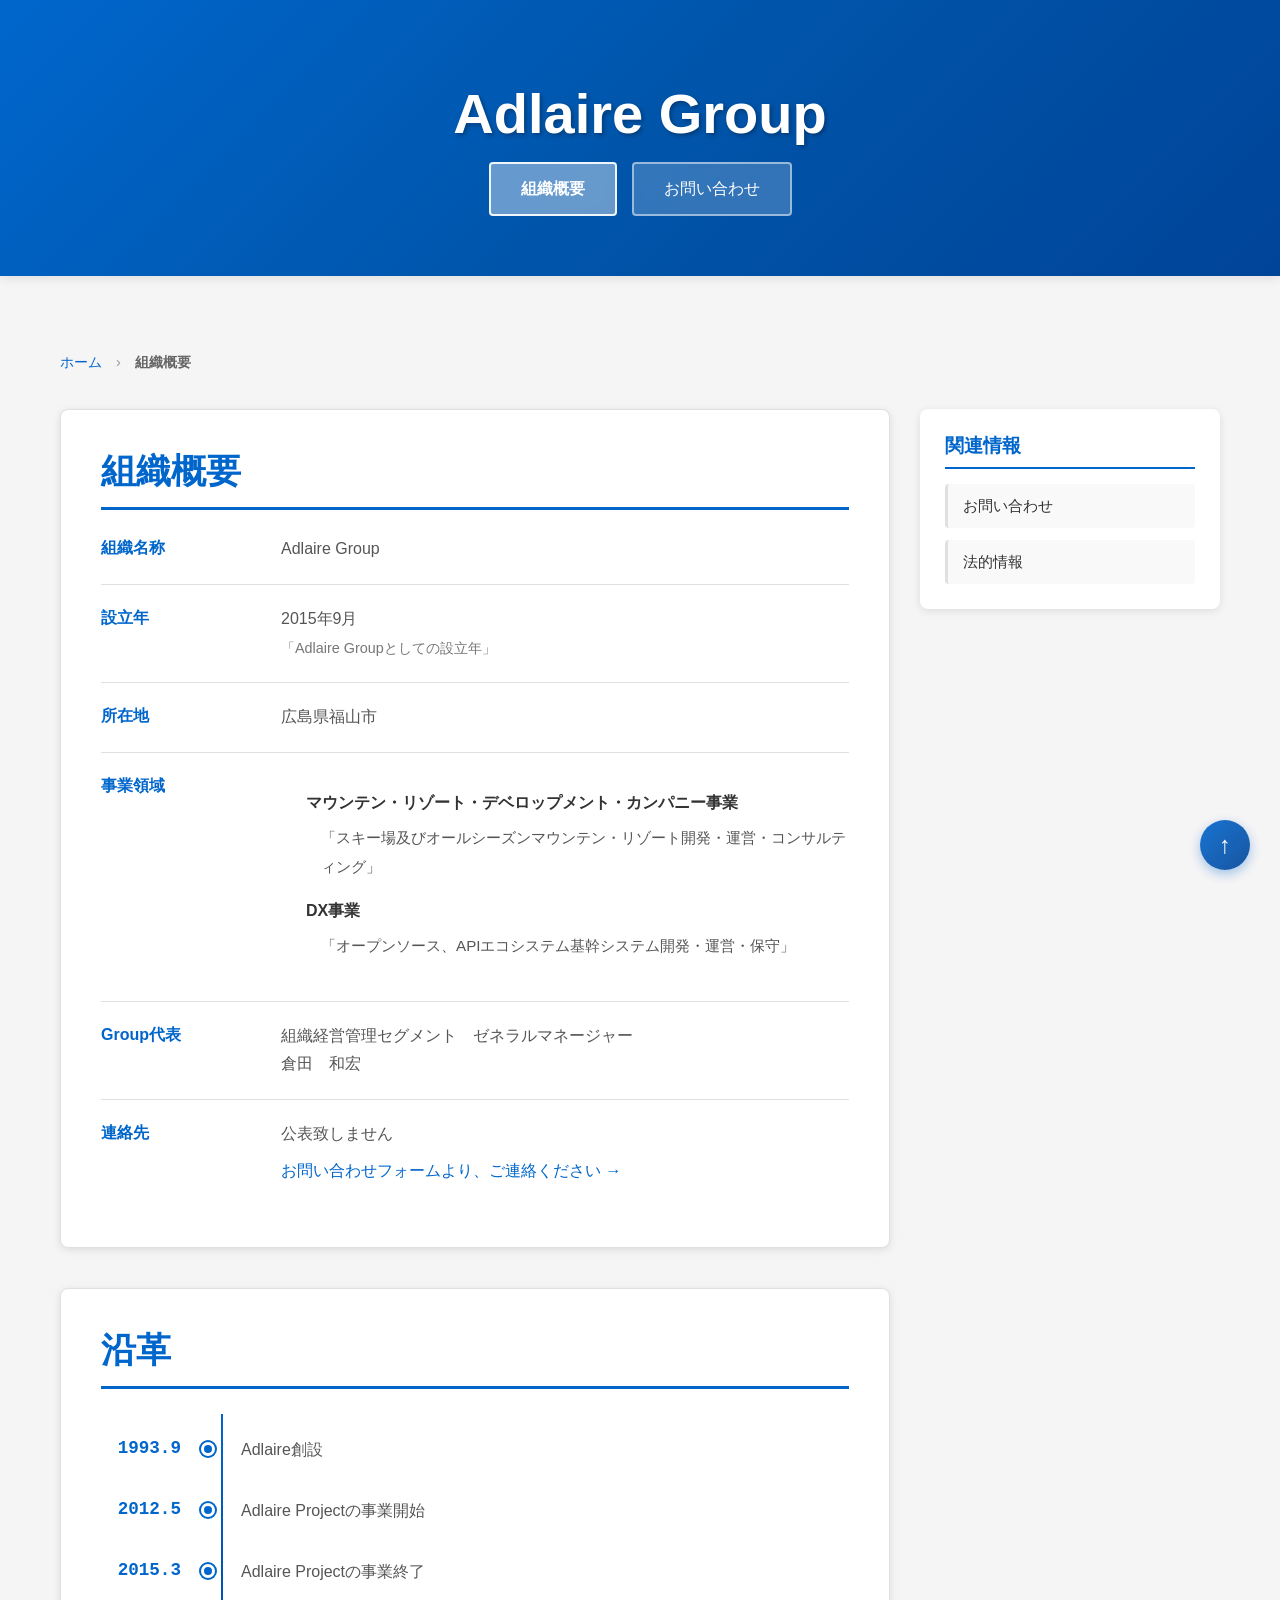
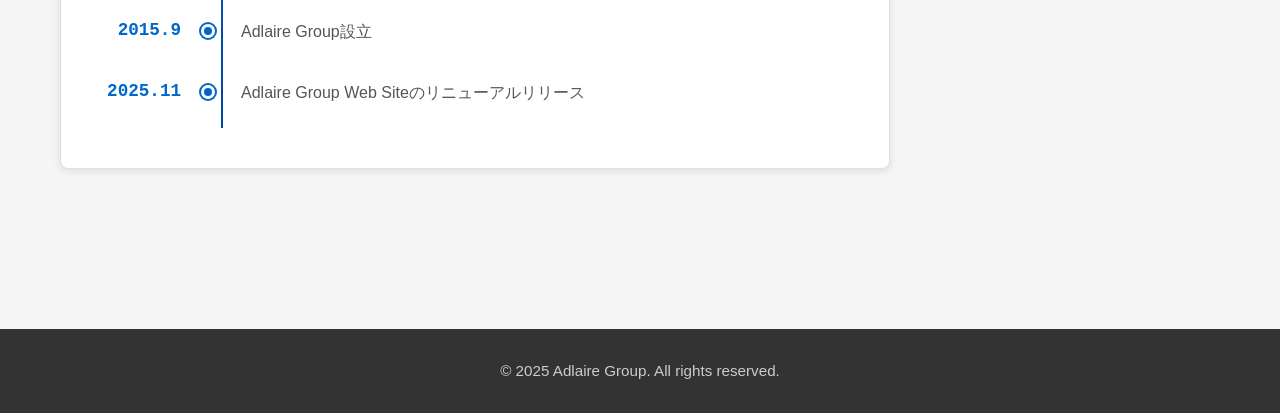
==== commit 77146fbb: "Apply Adlaire-Design CSS candidate" ====
--- a/about.html
+++ b/about.html
@@ -5,8 +5,20 @@
     <meta name="viewport" content="width=device-width, initial-scale=1.0">
     <meta name="description" content="Adlaire Group - 組織概要">
     <title>組織概要 | Adlaire Group</title>
-    <link rel="stylesheet" href="architect.css">
-    <link rel="stylesheet" href="style.css">
+    <link rel="stylesheet" href="adlaire-design/Tokens/colors.css">
+    <link rel="stylesheet" href="adlaire-design/Tokens/surface.css">
+    <link rel="stylesheet" href="adlaire-design/Tokens/status.css">
+    <link rel="stylesheet" href="adlaire-design/Tokens/effects.css">
+    <link rel="stylesheet" href="adlaire-design/UI/adlaire.css">
+    <link rel="stylesheet" href="adlaire-design/UI/base.css">
+    <link rel="stylesheet" href="adlaire-design/UI/grid.css">
+    <link rel="stylesheet" href="adlaire-design/UI/layout.css">
+    <link rel="stylesheet" href="adlaire-design/UI/components.css">
+    <link rel="stylesheet" href="adlaire-design/UI/site.css">
+    <link rel="stylesheet" href="adlaire-design/UI/forms.css">
+    <link rel="stylesheet" href="adlaire-design/UI/content.css">
+    <link rel="stylesheet" href="adlaire-design/UI/utilities.css">
+    <link rel="stylesheet" href="adlaire-design/UI/compat-agws.css">
 </head>
 <body id="top">
     <!-- ============================================================================
--- a/adlaire-design/Tokens/colors.css
+++ b/adlaire-design/Tokens/colors.css
@@ -0,0 +1,9 @@
+/* Adlaire-Design color tokens */
+:root {
+  --adlaire-color-primary: #00a968;
+  --adlaire-color-secondary: #3498db;
+  --adlaire-color-accent: #40aaef;
+  --adlaire-color-surface: #ecf0f1;
+  --adlaire-color-border: #eceef1;
+  --adlaire-color-support: #58be89;
+}
--- a/adlaire-design/Tokens/surface.css
+++ b/adlaire-design/Tokens/surface.css
@@ -0,0 +1,17 @@
+/* Adlaire-Design surface tokens */
+:root {
+  --adlaire-surface-accent: #0066cc;
+  --adlaire-surface-accent-mid: #0055aa;
+  --adlaire-surface-accent-strong: #004499;
+  --adlaire-surface-page: #f5f5f5;
+  --adlaire-surface-card: #ffffff;
+  --adlaire-surface-soft: #f0f7ff;
+  --adlaire-surface-soft-strong: #e8f2ff;
+  --adlaire-surface-border: #e0e0e0;
+  --adlaire-surface-text: #333333;
+  --adlaire-surface-text-muted: #555555;
+  --adlaire-surface-text-subtle: #666666;
+  --adlaire-surface-notice: #ff9800;
+  --adlaire-surface-notice-soft: #fff3cd;
+  --adlaire-surface-notice-text: #856404;
+}
--- a/adlaire-design/Tokens/status.css
+++ b/adlaire-design/Tokens/status.css
@@ -0,0 +1,28 @@
+/* Adlaire-Design status tokens */
+:root {
+  --adlaire-status-secondary: #6c757d;
+  --adlaire-status-secondary-strong: #5a6268;
+  --adlaire-status-success: #28a745;
+  --adlaire-status-danger: #dc3545;
+  --adlaire-status-warning: #ffc107;
+  --adlaire-status-info: #17a2b8;
+  --adlaire-status-dark: #343a40;
+  --adlaire-status-gray-777: #777777;
+  --adlaire-status-gray-999: #999999;
+  --adlaire-status-gray-ccc: #cccccc;
+  --adlaire-status-gray-ddd: #dddddd;
+  --adlaire-status-gray-light: #f8f9fa;
+  --adlaire-status-gray-soft: #f9f9f9;
+  --adlaire-alert-info-text: #0c5460;
+  --adlaire-alert-info-bg: #d1ecf1;
+  --adlaire-alert-info-border: #bee5eb;
+  --adlaire-alert-success-text: #155724;
+  --adlaire-alert-success-bg: #d4edda;
+  --adlaire-alert-success-border: #c3e6cb;
+  --adlaire-alert-warning-text: #856404;
+  --adlaire-alert-warning-bg: #fff3cd;
+  --adlaire-alert-warning-border: #ffeaa7;
+  --adlaire-alert-danger-text: #721c24;
+  --adlaire-alert-danger-bg: #f8d7da;
+  --adlaire-alert-danger-border: #f5c6cb;
+}
--- a/adlaire-design/Tokens/effects.css
+++ b/adlaire-design/Tokens/effects.css
@@ -0,0 +1,37 @@
+/* Adlaire-Design effect tokens */
+:root {
+  --adlaire-radius-sm: 4px;
+  --adlaire-radius-md: 6px;
+  --adlaire-radius-lg: 8px;
+  --adlaire-radius-round: 50%;
+  --adlaire-shadow-card: 0 2px 8px rgba(0, 0, 0, 0.1);
+  --adlaire-shadow-card-hover: 0 4px 16px rgba(0, 0, 0, 0.15);
+  --adlaire-shadow-button: 0 2px 8px rgba(0, 0, 0, 0.15);
+  --adlaire-shadow-nav: 0 4px 8px rgba(0, 0, 0, 0.2);
+  --adlaire-shadow-header: 0 2px 10px rgba(0, 0, 0, 0.1);
+  --adlaire-shadow-title: 2px 2px 4px rgba(0, 0, 0, 0.3);
+  --adlaire-shadow-focus-color: rgba(0, 102, 204, 0.1);
+  --adlaire-shadow-focus-ring: 0 0 0 3px rgba(0, 102, 204, 0.1);
+  --adlaire-shadow-marker-ring: 0 0 0 2px var(--adlaire-surface-accent);
+  --adlaire-shadow-tab-active: 0 -2px 4px rgba(0, 102, 204, 0.1);
+  --adlaire-shadow-blue-soft: 0 2px 8px rgba(0, 102, 204, 0.15);
+  --adlaire-shadow-blue: 0 2px 8px rgba(0, 102, 204, 0.3);
+  --adlaire-shadow-blue-nav-hover: 0 4px 8px rgba(0, 102, 204, 0.3);
+  --adlaire-shadow-blue-sticky: 0 4px 12px rgba(0, 102, 204, 0.15);
+  --adlaire-shadow-blue-strong: 0 4px 12px rgba(0, 102, 204, 0.4);
+  --adlaire-shadow-blue-hover: 0 4px 12px rgba(0, 102, 204, 0.5);
+  --adlaire-shadow-blue-intense: 0 6px 20px rgba(0, 102, 204, 0.6);
+  --adlaire-overlay-white-20: rgba(255, 255, 255, 0.2);
+  --adlaire-overlay-white-30: rgba(255, 255, 255, 0.3);
+  --adlaire-overlay-white-40: rgba(255, 255, 255, 0.4);
+  --adlaire-overlay-white-50: rgba(255, 255, 255, 0.5);
+  --adlaire-overlay-white-80: rgba(255, 255, 255, 0.8);
+  --adlaire-overlay-white-90: rgba(255, 255, 255, 0.9);
+  --adlaire-transition-fast: 0.15s ease-in-out;
+  --adlaire-transition-button: 0.2s ease-in-out;
+  --adlaire-transition-base: 0.3s ease;
+  --adlaire-animation-fade-in: fadeIn 0.3s ease-in;
+  --adlaire-z-timeline-marker: 1;
+  --adlaire-z-sticky: 100;
+  --adlaire-z-page-top: 1000;
+}
--- a/adlaire-design/UI/adlaire.css
+++ b/adlaire-design/UI/adlaire.css
@@ -0,0 +1,72 @@
+/* Adlaire-Design color utilities */
+.adlaire-bg-primary {
+  background-color: var(--adlaire-color-primary);
+}
+
+.adlaire-bg-secondary {
+  background-color: var(--adlaire-color-secondary);
+}
+
+.adlaire-bg-accent {
+  background-color: var(--adlaire-color-accent);
+}
+
+.adlaire-bg-surface {
+  background-color: var(--adlaire-color-surface);
+}
+
+.adlaire-bg-border {
+  background-color: var(--adlaire-color-border);
+}
+
+.adlaire-bg-support {
+  background-color: var(--adlaire-color-support);
+}
+
+.adlaire-text-primary {
+  color: var(--adlaire-color-primary);
+}
+
+.adlaire-text-secondary {
+  color: var(--adlaire-color-secondary);
+}
+
+.adlaire-text-accent {
+  color: var(--adlaire-color-accent);
+}
+
+.adlaire-text-surface {
+  color: var(--adlaire-color-surface);
+}
+
+.adlaire-text-border {
+  color: var(--adlaire-color-border);
+}
+
+.adlaire-text-support {
+  color: var(--adlaire-color-support);
+}
+
+.adlaire-border-primary {
+  border-color: var(--adlaire-color-primary);
+}
+
+.adlaire-border-secondary {
+  border-color: var(--adlaire-color-secondary);
+}
+
+.adlaire-border-accent {
+  border-color: var(--adlaire-color-accent);
+}
+
+.adlaire-border-surface {
+  border-color: var(--adlaire-color-surface);
+}
+
+.adlaire-border-border {
+  border-color: var(--adlaire-color-border);
+}
+
+.adlaire-border-support {
+  border-color: var(--adlaire-color-support);
+}
--- a/adlaire-design/UI/base.css
+++ b/adlaire-design/UI/base.css
@@ -0,0 +1,70 @@
+/* Adlaire-Design base styles */
+*,
+*::before,
+*::after {
+  box-sizing: border-box;
+}
+
+html {
+  scroll-behavior: smooth;
+  -webkit-font-smoothing: antialiased;
+  -moz-osx-font-smoothing: grayscale;
+}
+
+body {
+  margin: 0;
+  padding: 0;
+  background-color: var(--adlaire-surface-page);
+  color: var(--adlaire-surface-text);
+  font-family: "Helvetica Neue", Helvetica, Arial, sans-serif;
+  font-size: 16px;
+  line-height: 1.6;
+}
+
+h1,
+h2,
+h3,
+h4,
+h5,
+h6 {
+  margin: 0 0 1rem;
+  font-weight: 600;
+  line-height: 1.2;
+}
+
+h1 {
+  font-size: 2.5rem;
+}
+
+h2 {
+  font-size: 2rem;
+}
+
+h3 {
+  font-size: 1.75rem;
+}
+
+h4 {
+  font-size: 1.5rem;
+}
+
+h5 {
+  font-size: 1.25rem;
+}
+
+h6 {
+  font-size: 1rem;
+}
+
+p {
+  margin: 0 0 1rem;
+}
+
+a {
+  color: var(--adlaire-surface-accent);
+  text-decoration: none;
+}
+
+a:hover {
+  text-decoration: underline;
+}
--- a/adlaire-design/UI/grid.css
+++ b/adlaire-design/UI/grid.css
@@ -0,0 +1,108 @@
+/* Adlaire-Design grid utilities */
+.adlaire-content-container,
+.container,
+.container-fluid {
+  width: 100%;
+  margin-right: auto;
+  margin-left: auto;
+  padding-right: 1rem;
+  padding-left: 1rem;
+}
+
+.adlaire-content-container,
+.container {
+  max-width: 1200px;
+}
+
+.adlaire-grid-row,
+.row {
+  display: flex;
+  flex-wrap: wrap;
+  margin-right: -0.5rem;
+  margin-left: -0.5rem;
+}
+
+.adlaire-grid-col,
+.col {
+  flex: 1;
+  padding-right: 0.5rem;
+  padding-left: 0.5rem;
+}
+
+.col-1 {
+  flex: 0 0 8.333%;
+  max-width: 8.333%;
+}
+
+.col-2 {
+  flex: 0 0 16.666%;
+  max-width: 16.666%;
+}
+
+.col-3 {
+  flex: 0 0 25%;
+  max-width: 25%;
+}
+
+.col-4 {
+  flex: 0 0 33.333%;
+  max-width: 33.333%;
+}
+
+.col-5 {
+  flex: 0 0 41.666%;
+  max-width: 41.666%;
+}
+
+.col-6 {
+  flex: 0 0 50%;
+  max-width: 50%;
+}
+
+.col-7 {
+  flex: 0 0 58.333%;
+  max-width: 58.333%;
+}
+
+.col-8 {
+  flex: 0 0 66.666%;
+  max-width: 66.666%;
+}
+
+.col-9 {
+  flex: 0 0 75%;
+  max-width: 75%;
+}
+
+.col-10 {
+  flex: 0 0 83.333%;
+  max-width: 83.333%;
+}
+
+.col-11 {
+  flex: 0 0 91.666%;
+  max-width: 91.666%;
+}
+
+.col-12 {
+  flex: 0 0 100%;
+  max-width: 100%;
+}
+
+@media (max-width: 768px) {
+  .col-1,
+  .col-2,
+  .col-3,
+  .col-4,
+  .col-5,
+  .col-6,
+  .col-7,
+  .col-8,
+  .col-9,
+  .col-10,
+  .col-11,
+  .col-12 {
+    flex: 0 0 100%;
+    max-width: 100%;
+  }
+}
--- a/adlaire-design/UI/layout.css
+++ b/adlaire-design/UI/layout.css
@@ -0,0 +1,48 @@
+/* Adlaire-Design public layout */
+.adlaire-container {
+  max-width: 1200px;
+  margin-right: auto;
+  margin-left: auto;
+  padding-right: 24px;
+  padding-left: 24px;
+}
+
+.adlaire-public-layout {
+  display: grid;
+  grid-template-columns: minmax(0, 1fr) 300px;
+  gap: 32px;
+  align-items: start;
+}
+
+.adlaire-public-main {
+  min-width: 0;
+}
+
+.adlaire-public-sidebar {
+  width: 100%;
+  min-width: 0;
+}
+
+@media (max-width: 1024px) {
+  .adlaire-public-layout {
+    grid-template-columns: minmax(0, 1fr) 260px;
+    gap: 24px;
+  }
+}
+
+@media (max-width: 768px) {
+  .adlaire-public-layout {
+    grid-template-columns: 1fr;
+  }
+}
+
+@media (max-width: 480px) {
+  .adlaire-container {
+    padding-right: 16px;
+    padding-left: 16px;
+  }
+
+  .adlaire-public-layout {
+    gap: 20px;
+  }
+}
--- a/adlaire-design/UI/components.css
+++ b/adlaire-design/UI/components.css
@@ -0,0 +1,103 @@
+/* Adlaire-Design public components */
+.adlaire-card {
+  background-color: var(--adlaire-surface-card);
+  border: 1px solid var(--adlaire-surface-border);
+  border-radius: var(--adlaire-radius-lg);
+  box-shadow: var(--adlaire-shadow-card);
+  overflow: hidden;
+}
+
+.adlaire-card-header {
+  padding: 16px 20px;
+  background-color: var(--adlaire-surface-soft);
+  border-bottom: 1px solid var(--adlaire-surface-border);
+  color: var(--adlaire-surface-accent);
+}
+
+.adlaire-card-body {
+  padding: 20px;
+  color: var(--adlaire-surface-text);
+}
+
+.adlaire-section-title {
+  margin-top: 0;
+  margin-bottom: 20px;
+  padding-bottom: 10px;
+  border-bottom: 3px solid var(--adlaire-surface-accent);
+  color: var(--adlaire-surface-accent);
+}
+
+.adlaire-breadcrumb {
+  display: flex;
+  flex-wrap: wrap;
+  gap: 8px;
+  margin-bottom: 20px;
+  color: var(--adlaire-surface-text-subtle);
+}
+
+.adlaire-sidebar-list {
+  display: grid;
+  gap: 12px;
+  margin: 0;
+  padding: 0;
+  list-style: none;
+}
+
+.adlaire-notice {
+  padding: 16px 20px;
+  background-color: var(--adlaire-surface-soft);
+  border-left: 4px solid var(--adlaire-surface-accent);
+  border-radius: var(--adlaire-radius-sm);
+  color: var(--adlaire-surface-text);
+}
+
+.adlaire-notice-warning {
+  background-color: var(--adlaire-surface-notice-soft);
+  border-left-color: var(--adlaire-surface-notice);
+  color: var(--adlaire-surface-notice-text);
+}
+
+.adlaire-tabs {
+  display: grid;
+  gap: 16px;
+}
+
+.adlaire-tab-list {
+  display: flex;
+  flex-wrap: wrap;
+  gap: 8px;
+  border-bottom: 1px solid var(--adlaire-surface-border);
+}
+
+.adlaire-tab-panel {
+  padding: 20px;
+  background-color: var(--adlaire-surface-card);
+  border: 1px solid var(--adlaire-surface-border);
+  border-radius: var(--adlaire-radius-sm);
+  color: var(--adlaire-surface-text);
+}
+
+.adlaire-timeline {
+  display: grid;
+  gap: 16px;
+  margin: 0;
+  padding: 0;
+  list-style: none;
+}
+
+.adlaire-timeline-item {
+  padding-left: 16px;
+  border-left: 4px solid var(--adlaire-surface-accent);
+  color: var(--adlaire-surface-text-muted);
+}
+
+.adlaire-page-top {
+  display: inline-flex;
+  align-items: center;
+  justify-content: center;
+  padding: 10px 16px;
+  background-color: var(--adlaire-surface-accent);
+  border-radius: var(--adlaire-radius-sm);
+  color: var(--adlaire-surface-card);
+  text-decoration: none;
+}
--- a/adlaire-design/UI/site.css
+++ b/adlaire-design/UI/site.css
@@ -0,0 +1,216 @@
+/* Adlaire-Design site chrome */
+.adlaire-page {
+  min-height: 100vh;
+  background-color: var(--adlaire-surface-page);
+  color: var(--adlaire-surface-text);
+}
+
+.adlaire-site-header,
+.site-header {
+  padding: 80px 20px 60px;
+  background: linear-gradient(135deg, var(--adlaire-surface-accent) 0%, var(--adlaire-surface-accent-mid) 50%, var(--adlaire-surface-accent-strong) 100%);
+  box-shadow: var(--adlaire-shadow-header);
+  color: var(--adlaire-surface-card);
+  text-align: center;
+}
+
+.adlaire-site-title,
+.site-title {
+  margin-bottom: 15px;
+  font-size: 3.5rem;
+  font-weight: 700;
+  letter-spacing: 0;
+  text-shadow: var(--adlaire-shadow-title);
+}
+
+.header-link {
+  color: var(--adlaire-surface-card);
+  text-decoration: none;
+  transition: opacity var(--adlaire-transition-base);
+}
+
+.header-link:hover {
+  opacity: 0.85;
+}
+
+.adlaire-site-tagline,
+.site-tagline {
+  margin-bottom: 35px;
+  font-size: 1.3rem;
+  font-weight: 300;
+  letter-spacing: 0.5px;
+  opacity: 0.95;
+}
+
+.adlaire-site-nav,
+.site-nav {
+  display: flex;
+  flex-wrap: wrap;
+  gap: 15px;
+  justify-content: center;
+}
+
+.adlaire-nav-button,
+.nav-button {
+  display: inline-block;
+  padding: 12px 30px;
+  background-color: var(--adlaire-overlay-white-20);
+  border: 2px solid var(--adlaire-overlay-white-50);
+  border-radius: var(--adlaire-radius-sm);
+  backdrop-filter: blur(5px);
+  color: var(--adlaire-surface-card);
+  font-weight: 500;
+  text-decoration: none;
+  transition: background-color var(--adlaire-transition-base), border-color var(--adlaire-transition-base), box-shadow var(--adlaire-transition-base), transform var(--adlaire-transition-base);
+}
+
+.adlaire-nav-button:hover,
+.nav-button:hover {
+  background-color: var(--adlaire-overlay-white-30);
+  border-color: var(--adlaire-overlay-white-80);
+  box-shadow: var(--adlaire-shadow-nav);
+  text-decoration: none;
+  transform: translateY(-2px);
+}
+
+.adlaire-nav-button.active,
+.nav-button.active {
+  background-color: var(--adlaire-overlay-white-40);
+  border-color: var(--adlaire-overlay-white-90);
+  font-weight: 600;
+}
+
+.main-content {
+  padding: 60px 0;
+}
+
+.content-wrapper {
+  display: flex;
+  gap: 30px;
+  align-items: flex-start;
+}
+
+.main-area {
+  flex: 1;
+  min-width: 0;
+}
+
+.adlaire-site-footer,
+.site-footer {
+  margin-top: 60px;
+  padding: 30px 0;
+  background-color: var(--adlaire-surface-text);
+  color: var(--adlaire-status-gray-ccc);
+  text-align: center;
+}
+
+.site-footer p {
+  margin: 0;
+  font-size: 0.95rem;
+}
+
+.adlaire-page-top,
+.back-to-top {
+  position: fixed;
+  right: 30px;
+  bottom: 30px;
+  z-index: var(--adlaire-z-page-top);
+  display: flex;
+  width: 50px;
+  height: 50px;
+  align-items: center;
+  justify-content: center;
+  background: linear-gradient(135deg, var(--adlaire-surface-accent) 0%, var(--adlaire-surface-accent-strong) 100%);
+  border-radius: var(--adlaire-radius-round);
+  box-shadow: var(--adlaire-shadow-blue-strong);
+  color: var(--adlaire-surface-card);
+  opacity: 0.9;
+  text-decoration: none;
+  transition: box-shadow var(--adlaire-transition-base), opacity var(--adlaire-transition-base), transform var(--adlaire-transition-base);
+}
+
+.adlaire-page-top:hover,
+.back-to-top:hover {
+  box-shadow: var(--adlaire-shadow-blue-intense);
+  opacity: 1;
+  text-decoration: none;
+  transform: translateY(-5px);
+}
+
+.back-to-top-icon {
+  font-size: 1.5rem;
+  font-weight: 700;
+  line-height: 1;
+}
+
+@media (max-width: 768px) {
+  .adlaire-site-title,
+  .site-title {
+    font-size: 2.5rem;
+  }
+
+  .adlaire-site-tagline,
+  .site-tagline {
+    font-size: 1.1rem;
+  }
+
+  .adlaire-site-header,
+  .site-header {
+    padding: 60px 20px 40px;
+  }
+
+  .main-content {
+    padding: 40px 0;
+  }
+
+  .content-wrapper {
+    flex-direction: column;
+  }
+
+  .main-area {
+    order: 1;
+  }
+
+  .adlaire-page-top,
+  .back-to-top {
+    right: 20px;
+    bottom: 20px;
+    width: 45px;
+    height: 45px;
+  }
+
+  .back-to-top-icon {
+    font-size: 1.3rem;
+  }
+}
+
+@media (max-width: 480px) {
+  .adlaire-site-title,
+  .site-title {
+    font-size: 2rem;
+  }
+
+  .adlaire-site-tagline,
+  .site-tagline {
+    margin-bottom: 25px;
+    font-size: 1rem;
+  }
+
+  .adlaire-nav-button,
+  .nav-button {
+    padding: 10px 20px;
+    font-size: 0.95rem;
+  }
+
+  .adlaire-page-top,
+  .back-to-top {
+    right: 15px;
+    bottom: 15px;
+    width: 40px;
+    height: 40px;
+  }
+
+  .back-to-top-icon {
+    font-size: 1.2rem;
+  }
+}
--- a/adlaire-design/UI/forms.css
+++ b/adlaire-design/UI/forms.css
@@ -0,0 +1,200 @@
+/* Adlaire-Design form components */
+.contact-form {
+  width: 100%;
+}
+
+.adlaire-form-group,
+.form-group {
+  margin-bottom: 1.5rem;
+}
+
+.adlaire-form-label,
+.form-label {
+  display: block;
+  margin-bottom: 0.5rem;
+  color: var(--adlaire-surface-text);
+  font-weight: 500;
+}
+
+.form-label.required::after {
+  color: var(--adlaire-status-danger);
+  content: " *";
+}
+
+.adlaire-form-control,
+.form-control {
+  display: block;
+  width: 100%;
+  padding: 0.75rem 1rem;
+  background-color: var(--adlaire-surface-card);
+  border: 1px solid var(--adlaire-status-gray-ddd);
+  border-radius: var(--adlaire-radius-sm);
+  color: var(--adlaire-surface-text);
+  font-size: 1rem;
+  line-height: 1.5;
+  transition: border-color var(--adlaire-transition-fast), box-shadow var(--adlaire-transition-fast);
+}
+
+.adlaire-form-control:focus,
+.form-control:focus {
+  border-color: var(--adlaire-surface-accent);
+  box-shadow: var(--adlaire-shadow-focus-ring);
+  outline: 0;
+}
+
+textarea.form-control {
+  min-height: 120px;
+  resize: vertical;
+}
+
+select.form-control {
+  cursor: pointer;
+}
+
+.adlaire-form-check,
+.form-check {
+  display: flex;
+  align-items: center;
+  margin-bottom: 0.5rem;
+}
+
+.form-check-input {
+  margin-right: 0.5rem;
+  cursor: pointer;
+}
+
+.form-check-label {
+  cursor: pointer;
+  user-select: none;
+}
+
+.adlaire-button,
+.btn {
+  display: inline-block;
+  padding: 0.75rem 1.5rem;
+  border: 1px solid transparent;
+  border-radius: var(--adlaire-radius-sm);
+  cursor: pointer;
+  font-size: 1rem;
+  font-weight: 500;
+  text-align: center;
+  text-decoration: none;
+  transition: background-color var(--adlaire-transition-button), border-color var(--adlaire-transition-button), box-shadow var(--adlaire-transition-button), color var(--adlaire-transition-button), transform var(--adlaire-transition-button);
+}
+
+.adlaire-button:hover,
+.btn:hover {
+  box-shadow: var(--adlaire-shadow-button);
+  text-decoration: none;
+  transform: translateY(-1px);
+}
+
+.adlaire-button-primary,
+.btn-primary {
+  background-color: var(--adlaire-surface-accent);
+  border-color: var(--adlaire-surface-accent);
+  color: var(--adlaire-surface-card);
+}
+
+.adlaire-button-primary:hover,
+.btn-primary:hover {
+  background-color: var(--adlaire-surface-accent-mid);
+  border-color: var(--adlaire-surface-accent-mid);
+}
+
+.adlaire-button-secondary,
+.btn-secondary {
+  background-color: var(--adlaire-status-secondary);
+  border-color: var(--adlaire-status-secondary);
+  color: var(--adlaire-surface-card);
+}
+
+.adlaire-button-secondary:hover,
+.btn-secondary:hover {
+  background-color: var(--adlaire-status-secondary-strong);
+  border-color: var(--adlaire-status-secondary-strong);
+}
+
+.adlaire-button-outline,
+.btn-outline-primary {
+  background-color: transparent;
+  border-color: var(--adlaire-surface-accent);
+  color: var(--adlaire-surface-accent);
+}
+
+.adlaire-button-outline:hover,
+.btn-outline-primary:hover {
+  background-color: var(--adlaire-surface-accent);
+  color: var(--adlaire-surface-card);
+}
+
+.btn-block {
+  display: block;
+  width: 100%;
+}
+
+.btn-lg {
+  padding: 1rem 2rem;
+  font-size: 1.125rem;
+}
+
+.btn-sm {
+  padding: 0.5rem 1rem;
+  font-size: 0.875rem;
+}
+
+.form-notice {
+  margin-bottom: 30px;
+  padding: 15px 20px;
+  background-color: var(--adlaire-surface-notice-soft);
+  border-left: 4px solid var(--adlaire-surface-notice);
+  border-radius: var(--adlaire-radius-sm);
+}
+
+.form-notice p {
+  margin: 0;
+  color: var(--adlaire-surface-notice-text);
+  font-size: 0.95rem;
+  line-height: 1.6;
+}
+
+.form-notice strong {
+  display: block;
+  margin-bottom: 5px;
+  color: var(--adlaire-surface-notice);
+  font-weight: 600;
+}
+
+.form-description {
+  margin-bottom: 30px;
+  color: var(--adlaire-surface-text-muted);
+  line-height: 1.8;
+}
+
+.adlaire-button-submit,
+.btn-submit {
+  padding: 15px 40px;
+  background: linear-gradient(135deg, var(--adlaire-surface-accent) 0%, var(--adlaire-surface-accent-strong) 100%);
+  border: none;
+  border-radius: var(--adlaire-radius-sm);
+  box-shadow: var(--adlaire-shadow-blue);
+  color: var(--adlaire-surface-card);
+  cursor: pointer;
+  font-size: 1.1rem;
+  font-weight: 600;
+  transition: box-shadow var(--adlaire-transition-base), transform var(--adlaire-transition-base);
+}
+
+.adlaire-button-submit:hover,
+.btn-submit:hover {
+  box-shadow: var(--adlaire-shadow-blue-hover);
+  transform: translateY(-2px);
+}
+
+.adlaire-button-disabled,
+.btn-submit:disabled {
+  background: linear-gradient(135deg, var(--adlaire-status-gray-ccc) 0%, var(--adlaire-status-gray-999) 100%);
+  box-shadow: none;
+  cursor: not-allowed;
+  transform: none;
+}
--- a/adlaire-design/UI/content.css
+++ b/adlaire-design/UI/content.css
@@ -0,0 +1,883 @@
+/* Adlaire-Design content components */
+.adlaire-renewal-notice,
+.renewal-notice {
+  margin-bottom: 40px;
+  padding: 30px 25px;
+  background: linear-gradient(135deg, var(--adlaire-surface-accent) 0%, var(--adlaire-surface-accent-strong) 100%);
+  border-radius: var(--adlaire-radius-lg);
+  box-shadow: var(--adlaire-shadow-blue);
+  color: var(--adlaire-surface-card);
+  text-align: center;
+}
+
+.renewal-title {
+  margin: 0 0 15px;
+  font-size: 1.5rem;
+  font-weight: 700;
+  letter-spacing: 0.5px;
+}
+
+.renewal-description {
+  margin: 0;
+  font-size: 1rem;
+  font-weight: 400;
+  line-height: 1.8;
+  opacity: 0.95;
+}
+
+.content-section {
+  margin-bottom: 40px;
+}
+
+.adlaire-card,
+.card {
+  background-color: var(--adlaire-surface-card);
+  border: 1px solid var(--adlaire-surface-border);
+  border-radius: var(--adlaire-radius-lg);
+  box-shadow: var(--adlaire-shadow-card);
+  transition: box-shadow var(--adlaire-transition-base);
+}
+
+.card {
+  padding: 40px;
+}
+
+.adlaire-card:hover,
+.card:hover {
+  box-shadow: var(--adlaire-shadow-card-hover);
+}
+
+.card-header {
+  padding: 1rem 1.5rem;
+  background-color: var(--adlaire-status-gray-light);
+  border-bottom: 1px solid var(--adlaire-surface-border);
+  border-radius: var(--adlaire-radius-lg) var(--adlaire-radius-lg) 0 0;
+}
+
+.card-body {
+  padding: 1.5rem;
+}
+
+.card-footer {
+  padding: 1rem 1.5rem;
+  background-color: var(--adlaire-status-gray-light);
+  border-top: 1px solid var(--adlaire-surface-border);
+  border-radius: 0 0 var(--adlaire-radius-lg) var(--adlaire-radius-lg);
+}
+
+.adlaire-section-title,
+.section-title {
+  margin-bottom: 25px;
+  padding-bottom: 15px;
+  border-bottom: 3px solid var(--adlaire-surface-accent);
+  color: var(--adlaire-surface-accent);
+  font-size: 2.2rem;
+  font-weight: 700;
+  letter-spacing: 0;
+}
+
+.section-content h3 {
+  margin-top: 25px;
+  margin-bottom: 12px;
+  color: var(--adlaire-surface-accent-strong);
+  font-size: 1.5rem;
+  font-weight: 600;
+}
+
+.section-content p {
+  margin-bottom: 15px;
+  color: var(--adlaire-surface-text-muted);
+  line-height: 1.8;
+}
+
+.section-content ul {
+  margin: 15px 0 20px 25px;
+  line-height: 1.9;
+}
+
+.section-content li {
+  margin-bottom: 8px;
+  color: var(--adlaire-surface-text-muted);
+}
+
+.coming-soon {
+  padding: 40px 20px;
+  background-color: var(--adlaire-surface-soft);
+  border: 2px dashed var(--adlaire-surface-accent);
+  border-radius: var(--adlaire-radius-md);
+  color: var(--adlaire-surface-accent);
+  font-size: 1.5rem;
+  font-weight: 500;
+  text-align: center;
+}
+
+.organization-info {
+  margin-top: 20px;
+}
+
+.adlaire-info-row,
+.info-row {
+  display: flex;
+  padding: 20px 0;
+  border-bottom: 1px solid var(--adlaire-surface-border);
+}
+
+.info-row:first-child {
+  padding-top: 0;
+}
+
+.info-row:last-child {
+  border-bottom: none;
+}
+
+.adlaire-info-label,
+.info-label {
+  width: 180px;
+  flex-shrink: 0;
+  color: var(--adlaire-surface-accent);
+  font-size: 1rem;
+  font-weight: 700;
+}
+
+.adlaire-info-value,
+.info-value {
+  flex: 1;
+  color: var(--adlaire-surface-text-muted);
+  line-height: 1.8;
+}
+
+.business-list {
+  margin: 0;
+  padding: 0;
+  list-style: none;
+}
+
+.business-list li {
+  margin-bottom: 15px;
+  padding-left: 0;
+  color: var(--adlaire-surface-text);
+  font-weight: 600;
+}
+
+.business-list li:last-child {
+  margin-bottom: 0;
+}
+
+.business-detail {
+  display: block;
+  margin-top: 5px;
+  padding-left: 15px;
+  color: var(--adlaire-surface-text-muted);
+  font-size: 0.95rem;
+  font-weight: 400;
+}
+
+.adlaire-content-link,
+.contact-link,
+.privacy-link,
+.text-link {
+  color: var(--adlaire-surface-accent);
+  font-weight: 500;
+  text-decoration: none;
+  transition: border-bottom-color var(--adlaire-transition-base), color var(--adlaire-transition-base), transform var(--adlaire-transition-base);
+}
+
+.contact-link {
+  display: inline-block;
+  margin-top: 8px;
+  border-bottom: 1px solid transparent;
+}
+
+.contact-link:hover {
+  border-bottom-color: var(--adlaire-surface-accent-strong);
+  color: var(--adlaire-surface-accent-strong);
+  transform: translateX(3px);
+}
+
+.privacy-link:hover,
+.text-link:hover {
+  color: var(--adlaire-surface-accent-strong);
+  text-decoration: underline;
+}
+
+.adlaire-timeline,
+.timeline {
+  position: relative;
+  padding: 20px 0;
+}
+
+.timeline::before {
+  position: absolute;
+  top: 0;
+  bottom: 0;
+  left: 120px;
+  width: 2px;
+  background: linear-gradient(to bottom, var(--adlaire-surface-accent) 0%, var(--adlaire-surface-accent-strong) 100%);
+  content: "";
+}
+
+.adlaire-timeline-item,
+.timeline-item {
+  position: relative;
+  display: flex;
+  margin-bottom: 30px;
+}
+
+.timeline-item:last-child {
+  margin-bottom: 0;
+}
+
+.timeline-date {
+  width: 100px;
+  flex-shrink: 0;
+  padding-right: 20px;
+  color: var(--adlaire-surface-accent);
+  font-family: "Courier New", monospace;
+  font-size: 1.1rem;
+  font-weight: 700;
+  text-align: right;
+}
+
+.timeline-content {
+  position: relative;
+  flex: 1;
+  padding-top: 2px;
+  padding-left: 40px;
+}
+
+.timeline-marker {
+  position: absolute;
+  top: 8px;
+  left: 0;
+  z-index: var(--adlaire-z-timeline-marker);
+  width: 14px;
+  height: 14px;
+  background-color: var(--adlaire-surface-accent);
+  border: 3px solid var(--adlaire-surface-card);
+  border-radius: var(--adlaire-radius-round);
+  box-shadow: var(--adlaire-shadow-marker-ring);
+}
+
+.timeline-text {
+  color: var(--adlaire-surface-text-muted);
+  font-size: 1rem;
+  line-height: 1.8;
+}
+
+.tab-container {
+  margin-top: 20px;
+}
+
+.adlaire-tab-input,
+.tab-input {
+  display: none;
+}
+
+.tab-labels {
+  display: flex;
+  gap: 10px;
+  margin-bottom: 25px;
+  border-bottom: 2px solid var(--adlaire-surface-border);
+}
+
+.adlaire-tab-label,
+.tab-label {
+  position: relative;
+  bottom: -2px;
+  padding: 12px 24px;
+  background-color: var(--adlaire-surface-page);
+  border: 1px solid var(--adlaire-surface-border);
+  border-bottom: none;
+  border-radius: var(--adlaire-radius-md) var(--adlaire-radius-md) 0 0;
+  color: var(--adlaire-surface-text-subtle);
+  cursor: pointer;
+  font-weight: 500;
+  transition: background-color var(--adlaire-transition-base), border-color var(--adlaire-transition-base), box-shadow var(--adlaire-transition-base), color var(--adlaire-transition-base);
+}
+
+.adlaire-tab-label:hover,
+.tab-label:hover {
+  background-color: var(--adlaire-surface-soft-strong);
+  color: var(--adlaire-surface-accent);
+}
+
+#tab-all:checked ~ .tab-labels label[for="tab-all"],
+#tab-press:checked ~ .tab-labels label[for="tab-press"],
+#tab-maintenance:checked ~ .tab-labels label[for="tab-maintenance"] {
+  background-color: var(--adlaire-surface-card);
+  border-color: var(--adlaire-surface-accent);
+  border-bottom: 2px solid var(--adlaire-surface-card);
+  box-shadow: var(--adlaire-shadow-tab-active);
+  color: var(--adlaire-surface-accent);
+  font-weight: 600;
+}
+
+.adlaire-tab-content,
+.tab-content {
+  display: none;
+}
+
+#tab-all:checked ~ #content-all,
+#tab-press:checked ~ #content-press,
+#tab-maintenance:checked ~ #content-maintenance {
+  display: block;
+}
+
+.tab-pane {
+  animation: var(--adlaire-animation-fade-in);
+}
+
+@keyframes fadeIn {
+  from {
+    opacity: 0;
+    transform: translateY(10px);
+  }
+
+  to {
+    opacity: 1;
+    transform: translateY(0);
+  }
+}
+
+.adlaire-news-item,
+.news-item {
+  margin-bottom: 20px;
+  padding: 25px;
+  background-color: var(--adlaire-surface-card);
+  border-left: 4px solid var(--adlaire-surface-accent);
+  border-radius: var(--adlaire-radius-sm);
+  transition: box-shadow var(--adlaire-transition-base), transform var(--adlaire-transition-base);
+}
+
+.news-item:hover {
+  box-shadow: var(--adlaire-shadow-blue-soft);
+  transform: translateX(5px);
+}
+
+.news-header {
+  display: flex;
+  gap: 12px;
+  align-items: center;
+  margin-bottom: 15px;
+}
+
+.news-date {
+  color: var(--adlaire-surface-text-subtle);
+  font-family: "Courier New", monospace;
+  font-size: 0.95rem;
+  font-weight: 600;
+}
+
+.adlaire-news-badge,
+.news-badge {
+  display: inline-block;
+  padding: 4px 12px;
+  border-radius: var(--adlaire-radius-sm);
+  font-size: 0.8rem;
+  font-weight: 600;
+  letter-spacing: 0.5px;
+  text-transform: uppercase;
+}
+
+.news-badge-press {
+  background-color: var(--adlaire-surface-accent);
+  color: var(--adlaire-surface-card);
+}
+
+.news-badge-maintenance {
+  background-color: var(--adlaire-surface-notice);
+  color: var(--adlaire-surface-card);
+}
+
+.news-title {
+  margin-bottom: 15px;
+  color: var(--adlaire-surface-accent);
+  font-size: 1.4rem;
+  font-weight: 700;
+  line-height: 1.4;
+}
+
+.news-content {
+  color: var(--adlaire-surface-text-muted);
+  line-height: 1.8;
+}
+
+.news-content p {
+  margin-bottom: 12px;
+}
+
+.news-content p:last-child {
+  margin-bottom: 0;
+}
+
+.sidebar {
+  width: 300px;
+  flex-shrink: 0;
+}
+
+.sidebar-section {
+  margin-bottom: 25px;
+  padding: 25px;
+  background-color: var(--adlaire-surface-card);
+  border-radius: var(--adlaire-radius-lg);
+  box-shadow: var(--adlaire-shadow-card);
+  transition: box-shadow var(--adlaire-transition-base);
+}
+
+.sidebar-section:hover {
+  box-shadow: var(--adlaire-shadow-card-hover);
+}
+
+.sidebar-title {
+  margin: 0 0 15px;
+  padding-bottom: 10px;
+  border-bottom: 2px solid var(--adlaire-surface-accent);
+  color: var(--adlaire-surface-accent);
+  font-size: 1.2rem;
+  font-weight: 700;
+}
+
+.sidebar-content {
+  font-size: 0.95rem;
+  line-height: 1.6;
+}
+
+.coming-soon-small {
+  margin: 0;
+  padding: 20px 10px;
+  background-color: var(--adlaire-surface-soft);
+  border: 1px dashed var(--adlaire-surface-accent);
+  border-radius: var(--adlaire-radius-sm);
+  color: var(--adlaire-surface-accent);
+  font-size: 1rem;
+  font-weight: 500;
+  text-align: center;
+}
+
+.sidebar-link-list,
+.adlaire-sidebar-links,
+.sidebar-links {
+  margin: 0;
+  padding: 0;
+  list-style: none;
+}
+
+.sidebar-link-list li {
+  margin-bottom: 12px;
+}
+
+.sidebar-link-list li:last-child {
+  margin-bottom: 0;
+}
+
+.sidebar-link {
+  display: block;
+  padding: 10px 15px;
+  background-color: var(--adlaire-status-gray-soft);
+  border-left: 3px solid var(--adlaire-surface-border);
+  border-radius: var(--adlaire-radius-sm);
+  color: var(--adlaire-surface-text);
+  font-weight: 500;
+  text-decoration: none;
+  transition: background-color var(--adlaire-transition-base), border-left-color var(--adlaire-transition-base), color var(--adlaire-transition-base), transform var(--adlaire-transition-base);
+}
+
+.sidebar-link:hover {
+  background-color: var(--adlaire-surface-soft-strong);
+  border-left-color: var(--adlaire-surface-accent);
+  color: var(--adlaire-surface-accent);
+  text-decoration: none;
+  transform: translateX(5px);
+}
+
+.sidebar-link.active,
+.active.sidebar-link {
+  background-color: var(--adlaire-surface-accent);
+  border-left-color: var(--adlaire-surface-accent-strong);
+  color: var(--adlaire-surface-card);
+}
+
+.sidebar-links li {
+  position: relative;
+  margin-bottom: 12px;
+  padding-left: 20px;
+}
+
+.sidebar-links li::before {
+  position: absolute;
+  left: 0;
+  color: var(--adlaire-surface-accent);
+  content: "\25b8";
+  font-weight: 700;
+}
+
+.sidebar-links a {
+  display: inline-block;
+  color: var(--adlaire-surface-text);
+  text-decoration: none;
+  transition: color var(--adlaire-transition-base), padding-left var(--adlaire-transition-base);
+}
+
+.sidebar-links a:hover {
+  padding-left: 5px;
+  color: var(--adlaire-surface-accent);
+}
+
+.adlaire-contact-info,
+.contact-info {
+  display: grid;
+  grid-template-columns: repeat(auto-fit, minmax(280px, 1fr));
+  gap: 30px;
+  margin-top: 30px;
+}
+
+.adlaire-contact-item,
+.contact-item {
+  padding: 20px;
+  background-color: var(--adlaire-status-gray-soft);
+  border-left: 4px solid var(--adlaire-surface-accent);
+  border-radius: var(--adlaire-radius-md);
+}
+
+.contact-item h3 {
+  margin-bottom: 10px;
+  color: var(--adlaire-surface-accent);
+  font-size: 1.2rem;
+  font-weight: 600;
+}
+
+.contact-item p {
+  margin-bottom: 0;
+  color: var(--adlaire-surface-text-muted);
+}
+
+.contact-item a {
+  color: var(--adlaire-surface-accent);
+  text-decoration: none;
+  transition: color var(--adlaire-transition-base);
+}
+
+.contact-item a:hover {
+  color: var(--adlaire-surface-accent-strong);
+  text-decoration: underline;
+}
+
+.adlaire-breadcrumb,
+.breadcrumb {
+  margin-bottom: 20px;
+  padding: 15px 0;
+  color: var(--adlaire-surface-text-subtle);
+  font-size: 0.9rem;
+}
+
+.breadcrumb-link {
+  color: var(--adlaire-surface-accent);
+  font-weight: 500;
+  text-decoration: none;
+  transition: color var(--adlaire-transition-base);
+}
+
+.breadcrumb-link:hover {
+  color: var(--adlaire-surface-accent-strong);
+  text-decoration: underline;
+}
+
+.breadcrumb-separator {
+  margin: 0 10px;
+  color: var(--adlaire-status-gray-999);
+}
+
+.breadcrumb-current {
+  color: var(--adlaire-surface-text-subtle);
+  font-weight: 600;
+}
+
+.info-note {
+  color: var(--adlaire-status-gray-777);
+  font-size: 0.9rem;
+}
+
+.mt-30 {
+  margin-top: 30px;
+}
+
+.last-updated {
+  padding: 20px 0 0;
+  color: var(--adlaire-surface-text-subtle);
+  font-size: 0.9rem;
+  text-align: right;
+}
+
+.last-updated p {
+  margin: 0;
+}
+
+.adlaire-legal-toc,
+.legal-toc {
+  display: flex;
+  flex-wrap: wrap;
+  gap: 15px;
+  padding: 10px 0;
+}
+
+.legal-toc-card {
+  position: sticky;
+  top: 20px;
+  z-index: var(--adlaire-z-sticky);
+  background-color: var(--adlaire-surface-soft);
+  border-left: 4px solid var(--adlaire-surface-accent);
+  box-shadow: var(--adlaire-shadow-blue-sticky);
+}
+
+.adlaire-legal-toc-link,
+.legal-toc-link {
+  display: inline-block;
+  padding: 10px 20px;
+  background-color: var(--adlaire-surface-card);
+  border: 2px solid var(--adlaire-surface-accent);
+  border-radius: var(--adlaire-radius-sm);
+  color: var(--adlaire-surface-accent);
+  font-weight: 500;
+  text-decoration: none;
+  transition: background-color var(--adlaire-transition-base), box-shadow var(--adlaire-transition-base), color var(--adlaire-transition-base), transform var(--adlaire-transition-base);
+}
+
+.legal-toc-link:hover {
+  background-color: var(--adlaire-surface-accent);
+  box-shadow: var(--adlaire-shadow-blue-nav-hover);
+  color: var(--adlaire-surface-card);
+  text-decoration: none;
+  transform: translateY(-2px);
+}
+
+.adlaire-alert,
+.alert {
+  padding: 0.75rem 1rem;
+  border: 1px solid transparent;
+  border-radius: var(--adlaire-radius-sm);
+}
+
+.adlaire-alert-info,
+.alert-info {
+  background-color: var(--adlaire-alert-info-bg);
+  border-color: var(--adlaire-alert-info-border);
+  color: var(--adlaire-alert-info-text);
+}
+
+.adlaire-alert-success,
+.alert-success {
+  background-color: var(--adlaire-alert-success-bg);
+  border-color: var(--adlaire-alert-success-border);
+  color: var(--adlaire-alert-success-text);
+}
+
+.adlaire-alert-warning,
+.alert-warning {
+  background-color: var(--adlaire-alert-warning-bg);
+  border-color: var(--adlaire-alert-warning-border);
+  color: var(--adlaire-alert-warning-text);
+}
+
+.adlaire-alert-danger,
+.alert-danger {
+  background-color: var(--adlaire-alert-danger-bg);
+  border-color: var(--adlaire-alert-danger-border);
+  color: var(--adlaire-alert-danger-text);
+}
+
+@media (max-width: 1024px) {
+  .sidebar {
+    width: 250px;
+  }
+
+  .sidebar-section {
+    padding: 20px;
+  }
+}
+
+@media (max-width: 768px) {
+  .card {
+    padding: 30px 20px;
+  }
+
+  .section-title {
+    font-size: 1.8rem;
+  }
+
+  .section-content h3 {
+    font-size: 1.3rem;
+  }
+
+  .sidebar {
+    order: 2;
+    width: 100%;
+  }
+
+  .contact-info {
+    grid-template-columns: 1fr;
+    gap: 20px;
+  }
+
+  .renewal-notice {
+    padding: 25px 20px;
+  }
+
+  .renewal-title {
+    font-size: 1.3rem;
+  }
+
+  .renewal-description {
+    font-size: 0.95rem;
+  }
+
+  .tab-labels {
+    gap: 5px;
+  }
+
+  .tab-label {
+    padding: 10px 16px;
+    font-size: 0.9rem;
+  }
+
+  .news-item {
+    padding: 20px 15px;
+  }
+
+  .news-title {
+    font-size: 1.2rem;
+  }
+
+  .info-row {
+    flex-direction: column;
+    padding: 15px 0;
+  }
+
+  .info-label {
+    width: 100%;
+    margin-bottom: 8px;
+  }
+
+  .timeline::before {
+    left: 80px;
+  }
+
+  .timeline-date {
+    width: 70px;
+    padding-right: 10px;
+    font-size: 0.95rem;
+  }
+
+  .timeline-content {
+    padding-left: 30px;
+  }
+
+  .breadcrumb {
+    padding: 12px 0;
+    font-size: 0.85rem;
+  }
+
+  .breadcrumb-separator {
+    margin: 0 8px;
+  }
+
+  .legal-toc-card {
+    position: relative;
+    top: 0;
+  }
+
+  .legal-toc {
+    flex-direction: column;
+    gap: 10px;
+  }
+
+  .legal-toc-link {
+    width: 100%;
+    text-align: center;
+  }
+}
+
+@media (max-width: 480px) {
+  .card {
+    padding: 25px 15px;
+  }
+
+  .section-title {
+    font-size: 1.5rem;
+  }
+
+  .renewal-notice {
+    padding: 20px 15px;
+  }
+
+  .renewal-title {
+    margin-bottom: 12px;
+    font-size: 1.1rem;
+  }
+
+  .renewal-description {
+    font-size: 0.9rem;
+  }
+
+  .tab-labels {
+    flex-direction: column;
+    gap: 8px;
+    border-bottom: none;
+  }
+
+  .tab-label {
+    bottom: 0;
+    padding: 12px 20px;
+    border: 1px solid var(--adlaire-surface-border);
+    border-radius: var(--adlaire-radius-md);
+    font-size: 0.95rem;
+  }
+
+  #tab-all:checked ~ .tab-labels label[for="tab-all"],
+  #tab-press:checked ~ .tab-labels label[for="tab-press"],
+  #tab-maintenance:checked ~ .tab-labels label[for="tab-maintenance"] {
+    border: 2px solid var(--adlaire-surface-accent);
+  }
+
+  .news-header {
+    flex-direction: column;
+    gap: 8px;
+    align-items: flex-start;
+  }
+
+  .news-title {
+    font-size: 1.1rem;
+  }
+
+  .timeline::before {
+    left: 60px;
+  }
+
+  .timeline-date {
+    width: 55px;
+    padding-right: 5px;
+    font-size: 0.85rem;
+  }
+
+  .timeline-content {
+    padding-left: 25px;
+  }
+
+  .timeline-text {
+    font-size: 0.95rem;
+  }
+
+  .timeline-marker {
+    width: 12px;
+    height: 12px;
+    border-width: 2px;
+  }
+
+  .breadcrumb {
+    padding: 10px 0;
+    font-size: 0.8rem;
+  }
+
+  .breadcrumb-separator {
+    margin: 0 6px;
+  }
+}
--- a/adlaire-design/UI/utilities.css
+++ b/adlaire-design/UI/utilities.css
@@ -0,0 +1,209 @@
+/* Adlaire-Design utility classes */
+.mt-0 {
+  margin-top: 0;
+}
+
+.mt-1 {
+  margin-top: 0.25rem;
+}
+
+.mt-2 {
+  margin-top: 0.5rem;
+}
+
+.mt-3 {
+  margin-top: 1rem;
+}
+
+.mt-4 {
+  margin-top: 1.5rem;
+}
+
+.mt-5 {
+  margin-top: 3rem;
+}
+
+.mb-0 {
+  margin-bottom: 0;
+}
+
+.mb-1 {
+  margin-bottom: 0.25rem;
+}
+
+.mb-2 {
+  margin-bottom: 0.5rem;
+}
+
+.mb-3 {
+  margin-bottom: 1rem;
+}
+
+.mb-4 {
+  margin-bottom: 1.5rem;
+}
+
+.mb-5 {
+  margin-bottom: 3rem;
+}
+
+.pt-0 {
+  padding-top: 0;
+}
+
+.pt-1 {
+  padding-top: 0.25rem;
+}
+
+.pt-2 {
+  padding-top: 0.5rem;
+}
+
+.pt-3 {
+  padding-top: 1rem;
+}
+
+.pt-4 {
+  padding-top: 1.5rem;
+}
+
+.pt-5 {
+  padding-top: 3rem;
+}
+
+.pb-0 {
+  padding-bottom: 0;
+}
+
+.pb-1 {
+  padding-bottom: 0.25rem;
+}
+
+.pb-2 {
+  padding-bottom: 0.5rem;
+}
+
+.pb-3 {
+  padding-bottom: 1rem;
+}
+
+.pb-4 {
+  padding-bottom: 1.5rem;
+}
+
+.pb-5 {
+  padding-bottom: 3rem;
+}
+
+.text-left {
+  text-align: left;
+}
+
+.text-center {
+  text-align: center;
+}
+
+.text-right {
+  text-align: right;
+}
+
+.text-primary {
+  color: var(--adlaire-surface-accent);
+}
+
+.text-secondary,
+.text-muted {
+  color: var(--adlaire-status-secondary);
+}
+
+.text-success {
+  color: var(--adlaire-status-success);
+}
+
+.text-danger {
+  color: var(--adlaire-status-danger);
+}
+
+.text-warning {
+  color: var(--adlaire-status-warning);
+}
+
+.text-info {
+  color: var(--adlaire-status-info);
+}
+
+.adlaire-muted-text {
+  color: var(--adlaire-surface-text-muted);
+}
+
+.bg-primary {
+  background-color: var(--adlaire-surface-accent);
+}
+
+.bg-secondary {
+  background-color: var(--adlaire-status-secondary);
+}
+
+.bg-light {
+  background-color: var(--adlaire-status-gray-light);
+}
+
+.bg-dark {
+  background-color: var(--adlaire-status-dark);
+}
+
+.d-none {
+  display: none;
+}
+
+.d-block {
+  display: block;
+}
+
+.d-inline {
+  display: inline;
+}
+
+.d-inline-block {
+  display: inline-block;
+}
+
+.d-flex {
+  display: flex;
+}
+
+.flex-row {
+  flex-direction: row;
+}
+
+.flex-column {
+  flex-direction: column;
+}
+
+.justify-content-start {
+  justify-content: flex-start;
+}
+
+.justify-content-end {
+  justify-content: flex-end;
+}
+
+.justify-content-center {
+  justify-content: center;
+}
+
+.justify-content-between {
+  justify-content: space-between;
+}
+
+.align-items-start {
+  align-items: flex-start;
+}
+
+.align-items-end {
+  align-items: flex-end;
+}
+
+.align-items-center {
+  align-items: center;
+}
--- a/adlaire-design/UI/compat-agws.css
+++ b/adlaire-design/UI/compat-agws.css
@@ -0,0 +1,36 @@
+/* Adlaire-Design AGWS compatibility */
+#top,
+#company,
+#terms,
+#privacy,
+#disclaimer,
+#copyright,
+#contactForm,
+#name,
+#email,
+#subject,
+#inquiry_type,
+#message {
+  scroll-margin-top: 20px;
+}
+
+.container {
+  padding-right: 20px;
+  padding-left: 20px;
+}
+
+[aria-label],
+[target="_blank"],
+[rel="stylesheet"],
+[name="viewport"],
+[name="news-tab"],
+[type="radio"],
+[type="checkbox"],
+[type="submit"],
+[type="text"],
+[type="email"],
+[rows],
+[value],
+[for] {
+  font: inherit;
+}
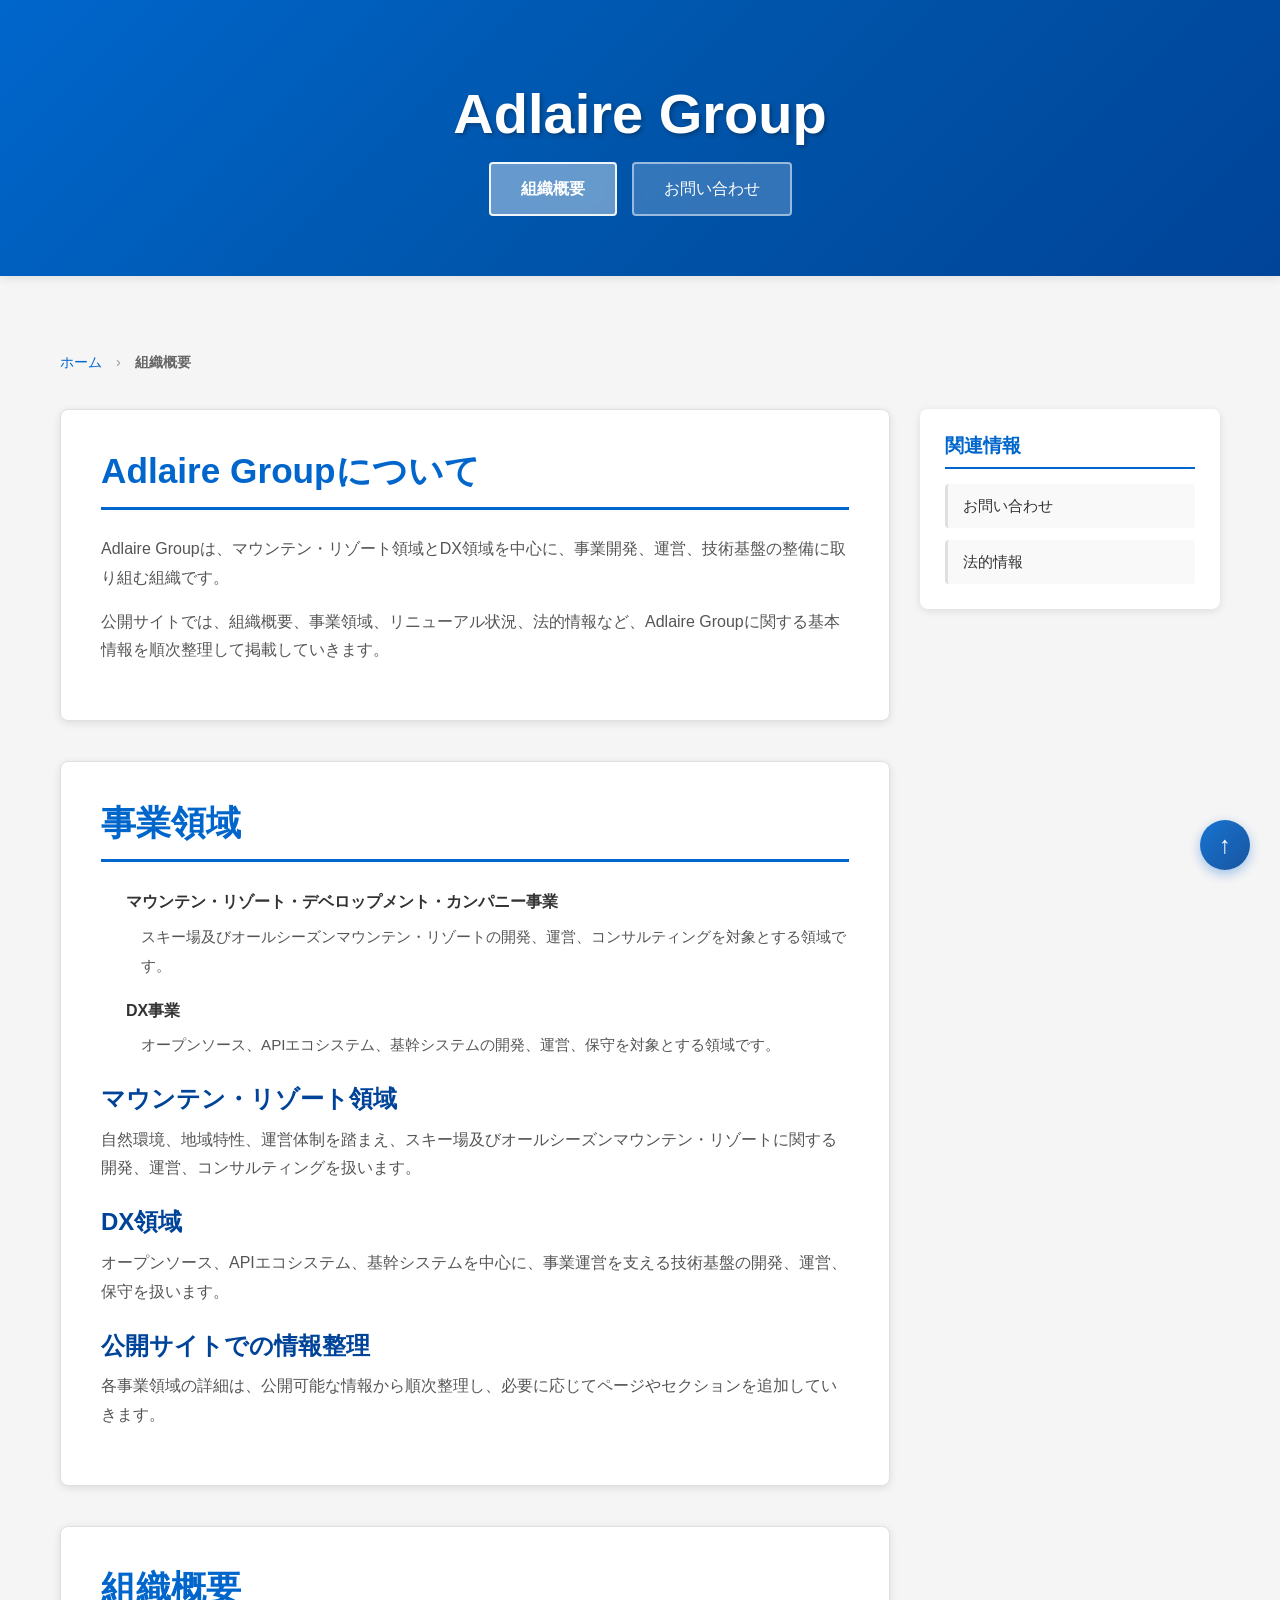
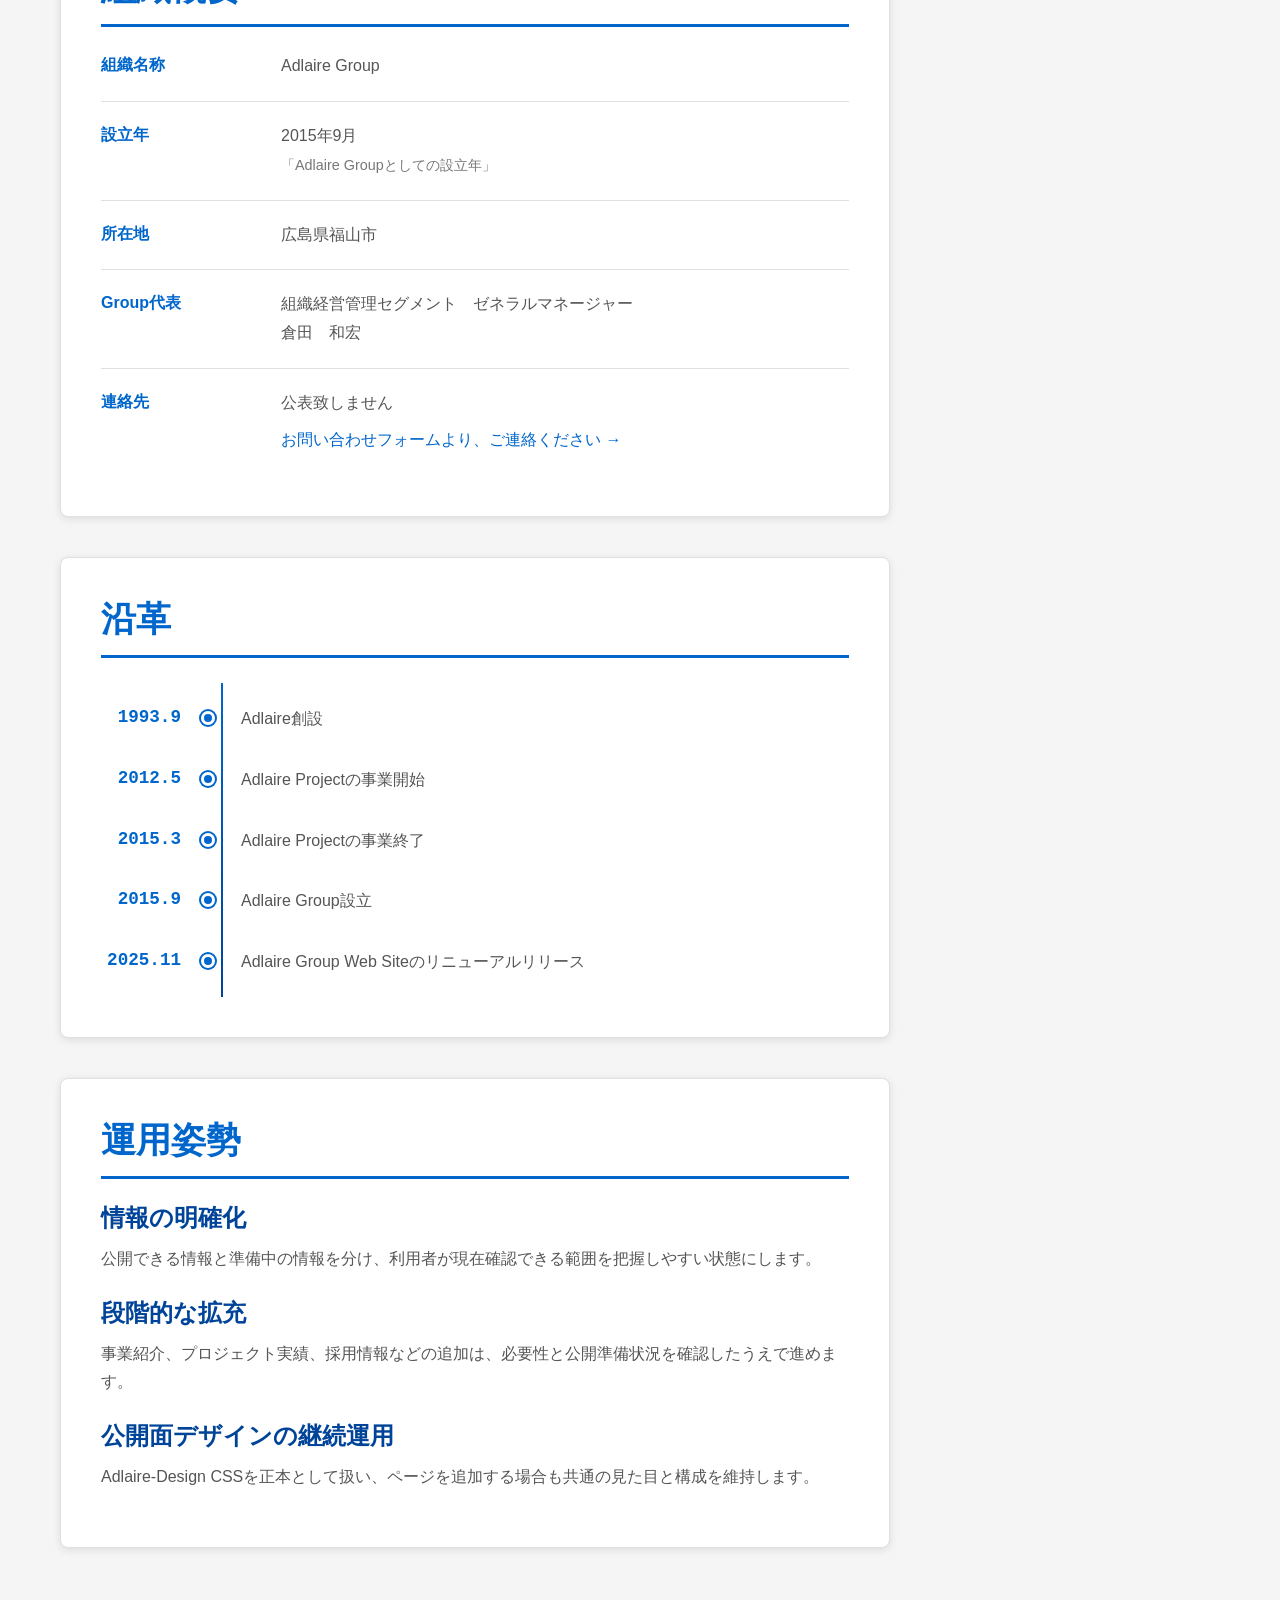
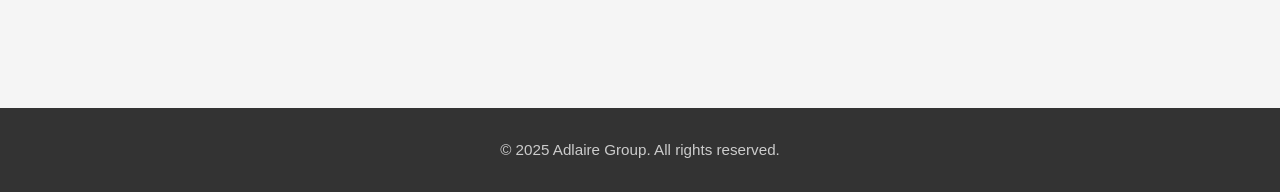
==== commit 232eafa7: "Adopt Adlaire-Design and consolidate content" ====
--- a/about.html
+++ b/about.html
@@ -51,6 +51,43 @@
                      コンテンツエリア (Content Area)
                      ======================================== -->
                 <div class="main-area">
+                    <!-- Group Introduction Section -->
+                    <section class="content-section">
+                        <div class="card">
+                            <h2 class="section-title">Adlaire Groupについて</h2>
+                            <div class="section-content">
+                                <p>Adlaire Groupは、マウンテン・リゾート領域とDX領域を中心に、事業開発、運営、技術基盤の整備に取り組む組織です。</p>
+                                <p>公開サイトでは、組織概要、事業領域、リニューアル状況、法的情報など、Adlaire Groupに関する基本情報を順次整理して掲載していきます。</p>
+                            </div>
+                        </div>
+                    </section>
+
+                    <!-- Business Overview Section -->
+                    <section class="content-section">
+                        <div class="card">
+                            <h2 class="section-title">事業領域</h2>
+                            <div class="section-content">
+                                <ul class="business-list">
+                                    <li>マウンテン・リゾート・デベロップメント・カンパニー事業
+                                        <span class="business-detail">スキー場及びオールシーズンマウンテン・リゾートの開発、運営、コンサルティングを対象とする領域です。</span>
+                                    </li>
+                                    <li>DX事業
+                                        <span class="business-detail">オープンソース、APIエコシステム、基幹システムの開発、運営、保守を対象とする領域です。</span>
+                                    </li>
+                                </ul>
+
+                                <h3>マウンテン・リゾート領域</h3>
+                                <p>自然環境、地域特性、運営体制を踏まえ、スキー場及びオールシーズンマウンテン・リゾートに関する開発、運営、コンサルティングを扱います。</p>
+
+                                <h3>DX領域</h3>
+                                <p>オープンソース、APIエコシステム、基幹システムを中心に、事業運営を支える技術基盤の開発、運営、保守を扱います。</p>
+
+                                <h3>公開サイトでの情報整理</h3>
+                                <p>各事業領域の詳細は、公開可能な情報から順次整理し、必要に応じてページやセクションを追加していきます。</p>
+                            </div>
+                        </div>
+                    </section>
+
                     <!-- Organization Overview Section -->
                     <section class="content-section">
                         <div class="card">
@@ -71,20 +108,6 @@
                                     <div class="info-row">
                                         <div class="info-label">所在地</div>
                                         <div class="info-value">広島県福山市</div>
-                                    </div>
-
-                                    <div class="info-row">
-                                        <div class="info-label">事業領域</div>
-                                        <div class="info-value">
-                                            <ul class="business-list">
-                                                <li>マウンテン・リゾート・デベロップメント・カンパニー事業
-                                                    <span class="business-detail">「スキー場及びオールシーズンマウンテン・リゾート開発・運営・コンサルティング」</span>
-                                                </li>
-                                                <li>DX事業
-                                                    <span class="business-detail">「オープンソース、APIエコシステム基幹システム開発・運営・保守」</span>
-                                                </li>
-                                            </ul>
-                                        </div>
                                     </div>
 
                                     <div class="info-row">
@@ -153,6 +176,23 @@
                                         </div>
                                     </div>
                                 </div>
+                            </div>
+                        </div>
+                    </section>
+
+                    <!-- Operation Stance Section -->
+                    <section class="content-section">
+                        <div class="card">
+                            <h2 class="section-title">運用姿勢</h2>
+                            <div class="section-content">
+                                <h3>情報の明確化</h3>
+                                <p>公開できる情報と準備中の情報を分け、利用者が現在確認できる範囲を把握しやすい状態にします。</p>
+
+                                <h3>段階的な拡充</h3>
+                                <p>事業紹介、プロジェクト実績、採用情報などの追加は、必要性と公開準備状況を確認したうえで進めます。</p>
+
+                                <h3>公開面デザインの継続運用</h3>
+                                <p>Adlaire-Design CSSを正本として扱い、ページを追加する場合も共通の見た目と構成を維持します。</p>
                             </div>
                         </div>
                     </section>
--- a/adlaire-design/UI/components.css
+++ b/adlaire-design/UI/components.css
@@ -101,3 +101,799 @@
   color: var(--adlaire-surface-card);
   text-decoration: none;
 }
+
+.adlaire-panel {
+  background-color: var(--adlaire-surface-card);
+  border: 1px solid var(--adlaire-surface-border);
+  border-radius: var(--adlaire-radius-lg);
+}
+
+.adlaire-panel-header {
+  padding: 16px 20px;
+  border-bottom: 1px solid var(--adlaire-surface-border);
+  color: var(--adlaire-surface-accent-strong);
+  font-weight: 700;
+}
+
+.adlaire-panel-body {
+  padding: 20px;
+  color: var(--adlaire-surface-text-muted);
+  line-height: 1.8;
+}
+
+.adlaire-panel-footer {
+  padding: 16px 20px;
+  background-color: var(--adlaire-surface-soft);
+  border-top: 1px solid var(--adlaire-surface-border);
+  border-radius: 0 0 var(--adlaire-radius-lg) var(--adlaire-radius-lg);
+  color: var(--adlaire-surface-text-subtle);
+}
+
+.adlaire-well {
+  padding: 20px;
+  background-color: var(--adlaire-surface-soft);
+  border: 1px solid var(--adlaire-surface-border);
+  border-radius: var(--adlaire-radius-md);
+  color: var(--adlaire-surface-text-muted);
+  line-height: 1.8;
+}
+
+.adlaire-button-group {
+  display: inline-flex;
+  flex-wrap: wrap;
+  gap: 8px;
+  align-items: center;
+}
+
+.adlaire-toolbar {
+  display: flex;
+  flex-wrap: wrap;
+  gap: 10px;
+  align-items: center;
+  justify-content: space-between;
+  padding: 12px 16px;
+  background-color: var(--adlaire-surface-card);
+  border: 1px solid var(--adlaire-surface-border);
+  border-radius: var(--adlaire-radius-md);
+}
+
+.adlaire-toolbar-section {
+  display: inline-flex;
+  flex-wrap: wrap;
+  gap: 8px;
+  align-items: center;
+}
+
+.adlaire-action-row {
+  display: flex;
+  flex-wrap: wrap;
+  gap: 12px;
+  align-items: center;
+  justify-content: flex-end;
+}
+
+.adlaire-action-row-start {
+  justify-content: flex-start;
+}
+
+.adlaire-action-row-between {
+  justify-content: space-between;
+}
+
+.adlaire-divider {
+  height: 1px;
+  margin: 24px 0;
+  background-color: var(--adlaire-surface-border);
+  border: 0;
+}
+
+.adlaire-stack {
+  display: grid;
+  gap: 16px;
+}
+
+.adlaire-stack-sm {
+  gap: 8px;
+}
+
+.adlaire-stack-lg {
+  gap: 24px;
+}
+
+.adlaire-inline {
+  display: inline-flex;
+  flex-wrap: wrap;
+  gap: 8px;
+  align-items: center;
+}
+
+.adlaire-empty-state {
+  padding: 32px 24px;
+  background-color: var(--adlaire-surface-soft);
+  border: 1px solid var(--adlaire-surface-border);
+  border-radius: var(--adlaire-radius-lg);
+  color: var(--adlaire-surface-text-muted);
+  text-align: center;
+}
+
+.adlaire-empty-state-title {
+  margin: 0 0 8px;
+  color: var(--adlaire-surface-accent-strong);
+  font-weight: 700;
+}
+
+.adlaire-empty-state-text {
+  margin: 0;
+  line-height: 1.8;
+}
+
+.adlaire-feature-list,
+.adlaire-check-list {
+  display: grid;
+  gap: 12px;
+  margin: 0;
+  padding: 0;
+  list-style: none;
+}
+
+.adlaire-feature-item,
+.adlaire-check-item {
+  padding: 14px 16px;
+  background-color: var(--adlaire-surface-card);
+  border-left: 4px solid var(--adlaire-surface-accent);
+  border-radius: var(--adlaire-radius-sm);
+  color: var(--adlaire-surface-text-muted);
+  line-height: 1.7;
+}
+
+.adlaire-check-item {
+  background-color: var(--adlaire-surface-soft);
+}
+
+.adlaire-chip-list {
+  display: flex;
+  flex-wrap: wrap;
+  gap: 8px;
+  margin: 0;
+  padding: 0;
+  list-style: none;
+}
+
+.adlaire-chip {
+  display: inline-flex;
+  gap: 6px;
+  align-items: center;
+  padding: 6px 10px;
+  background-color: var(--adlaire-surface-soft);
+  border: 1px solid var(--adlaire-surface-border);
+  border-radius: var(--adlaire-radius-sm);
+  color: var(--adlaire-surface-text);
+  font-size: 0.9rem;
+  font-weight: 600;
+}
+
+.adlaire-chip-primary {
+  background-color: var(--adlaire-surface-accent);
+  border-color: var(--adlaire-surface-accent);
+  color: var(--adlaire-surface-card);
+}
+
+.adlaire-chip-muted {
+  color: var(--adlaire-surface-text-subtle);
+}
+
+.adlaire-status-pill {
+  display: inline-flex;
+  gap: 6px;
+  align-items: center;
+  padding: 6px 10px;
+  background-color: var(--adlaire-surface-card);
+  border: 1px solid var(--adlaire-surface-border);
+  border-radius: var(--adlaire-radius-sm);
+  color: var(--adlaire-surface-text-muted);
+  font-size: 0.9rem;
+  font-weight: 600;
+}
+
+.adlaire-status-dot {
+  width: 8px;
+  height: 8px;
+  flex: 0 0 auto;
+  background-color: var(--adlaire-surface-accent);
+  border-radius: var(--adlaire-radius-round);
+}
+
+.adlaire-definition-list,
+.adlaire-key-value {
+  display: grid;
+  gap: 0;
+  margin: 0;
+}
+
+.adlaire-definition-row,
+.adlaire-key-value-row {
+  display: grid;
+  grid-template-columns: minmax(120px, 180px) 1fr;
+  gap: 16px;
+  padding: 14px 0;
+  border-bottom: 1px solid var(--adlaire-surface-border);
+}
+
+.adlaire-definition-row:last-child,
+.adlaire-key-value-row:last-child {
+  border-bottom: none;
+}
+
+.adlaire-definition-term,
+.adlaire-key-value-key {
+  color: var(--adlaire-surface-accent);
+  font-weight: 700;
+}
+
+.adlaire-definition-description,
+.adlaire-key-value-value {
+  color: var(--adlaire-surface-text-muted);
+  line-height: 1.8;
+}
+
+.adlaire-link-list {
+  display: grid;
+  gap: 0;
+  margin: 0;
+  padding: 0;
+  list-style: none;
+}
+
+.adlaire-link-list-item {
+  border-bottom: 1px solid var(--adlaire-surface-border);
+}
+
+.adlaire-link-list-item:last-child {
+  border-bottom: none;
+}
+
+.adlaire-link-list-link {
+  display: flex;
+  gap: 12px;
+  align-items: center;
+  justify-content: space-between;
+  padding: 14px 0;
+  color: var(--adlaire-surface-text);
+  font-weight: 500;
+  text-decoration: none;
+  transition: color var(--adlaire-transition-base), padding-left var(--adlaire-transition-base);
+}
+
+.adlaire-link-list-link:hover {
+  padding-left: 6px;
+  color: var(--adlaire-surface-accent);
+}
+
+.adlaire-related-links {
+  padding: 20px;
+  background-color: var(--adlaire-surface-card);
+  border: 1px solid var(--adlaire-surface-border);
+  border-radius: var(--adlaire-radius-lg);
+}
+
+.adlaire-surface-grid {
+  display: grid;
+  grid-template-columns: repeat(auto-fit, minmax(220px, 1fr));
+  gap: 16px;
+}
+
+.adlaire-surface-item {
+  padding: 16px;
+  background-color: var(--adlaire-surface-card);
+  border: 1px solid var(--adlaire-surface-border);
+  border-radius: var(--adlaire-radius-md);
+  color: var(--adlaire-surface-text-muted);
+  line-height: 1.8;
+}
+
+.adlaire-media {
+  display: flex;
+  gap: 16px;
+  align-items: flex-start;
+}
+
+.adlaire-media-figure {
+  flex: 0 0 auto;
+}
+
+.adlaire-media-body {
+  flex: 1 1 auto;
+  min-width: 0;
+  color: var(--adlaire-surface-text-muted);
+  line-height: 1.8;
+}
+
+.adlaire-media-title {
+  margin: 0 0 6px;
+  color: var(--adlaire-surface-text);
+  font-weight: 700;
+}
+
+.adlaire-cta {
+  padding: 28px 24px;
+  background-color: var(--adlaire-surface-accent);
+  border-radius: var(--adlaire-radius-lg);
+  color: var(--adlaire-surface-card);
+}
+
+.adlaire-cta-title {
+  margin: 0 0 8px;
+  color: var(--adlaire-surface-card);
+  font-weight: 700;
+}
+
+.adlaire-cta-text {
+  margin: 0;
+  color: var(--adlaire-surface-card);
+  line-height: 1.8;
+}
+
+.adlaire-cta-actions {
+  display: flex;
+  flex-wrap: wrap;
+  gap: 12px;
+  margin-top: 18px;
+}
+
+.adlaire-caption {
+  margin-top: 8px;
+  color: var(--adlaire-surface-text-subtle);
+  font-size: 0.9rem;
+  line-height: 1.6;
+}
+
+.adlaire-helper-text {
+  color: var(--adlaire-surface-text-subtle);
+  font-size: 0.9rem;
+  line-height: 1.6;
+}
+
+.adlaire-page-heading {
+  display: grid;
+  gap: 10px;
+  margin-bottom: 28px;
+}
+
+.adlaire-page-heading-title {
+  margin: 0;
+  color: var(--adlaire-surface-accent-strong);
+  font-size: 2rem;
+  font-weight: 700;
+  line-height: 1.3;
+}
+
+.adlaire-page-heading-text {
+  margin: 0;
+  color: var(--adlaire-surface-text-muted);
+  line-height: 1.8;
+}
+
+.adlaire-heading-group {
+  display: grid;
+  gap: 6px;
+}
+
+.adlaire-heading-eyebrow {
+  color: var(--adlaire-surface-accent);
+  font-size: 0.85rem;
+  font-weight: 700;
+}
+
+.adlaire-section-lead {
+  color: var(--adlaire-surface-text-muted);
+  font-size: 1.05rem;
+  line-height: 1.9;
+}
+
+.adlaire-announcement-bar,
+.adlaire-update-notice,
+.adlaire-maintenance-notice {
+  padding: 12px 16px;
+  background-color: var(--adlaire-surface-soft);
+  border: 1px solid var(--adlaire-surface-border);
+  border-left: 4px solid var(--adlaire-surface-accent);
+  border-radius: var(--adlaire-radius-sm);
+  color: var(--adlaire-surface-text-muted);
+  line-height: 1.7;
+}
+
+.adlaire-update-notice {
+  background-color: var(--adlaire-alert-info-bg);
+  border-left-color: var(--adlaire-alert-info-border);
+  color: var(--adlaire-alert-info-text);
+}
+
+.adlaire-maintenance-notice {
+  background-color: var(--adlaire-alert-warning-bg);
+  border-left-color: var(--adlaire-alert-warning-border);
+  color: var(--adlaire-alert-warning-text);
+}
+
+.adlaire-maintenance-screen {
+  display: grid;
+  min-height: 60vh;
+  place-items: center;
+  padding: 48px 24px;
+  background-color: var(--adlaire-surface-soft);
+  color: var(--adlaire-surface-text-muted);
+  text-align: center;
+}
+
+.adlaire-maintenance-screen-inner {
+  display: grid;
+  width: 100%;
+  max-width: 640px;
+  gap: 16px;
+  padding: 32px;
+  background-color: var(--adlaire-surface-card);
+  border: 1px solid var(--adlaire-surface-border);
+  border-radius: var(--adlaire-radius-lg);
+  box-shadow: var(--adlaire-shadow-card);
+}
+
+.adlaire-maintenance-screen-title {
+  margin: 0;
+  color: var(--adlaire-surface-accent-strong);
+  font-size: 1.6rem;
+  font-weight: 700;
+  line-height: 1.4;
+}
+
+.adlaire-maintenance-screen-text {
+  margin: 0;
+  line-height: 1.8;
+}
+
+.adlaire-step-list,
+.adlaire-process-list,
+.adlaire-numbered-flow {
+  display: grid;
+  gap: 14px;
+  margin: 0;
+  padding: 0;
+  list-style: none;
+}
+
+.adlaire-step-item,
+.adlaire-process-item,
+.adlaire-numbered-flow-item {
+  padding: 16px;
+  background-color: var(--adlaire-surface-card);
+  border: 1px solid var(--adlaire-surface-border);
+  border-left: 4px solid var(--adlaire-surface-accent);
+  border-radius: var(--adlaire-radius-md);
+  color: var(--adlaire-surface-text-muted);
+  line-height: 1.8;
+}
+
+.adlaire-highlight-box,
+.adlaire-summary-box,
+.adlaire-stat-block {
+  padding: 20px;
+  background-color: var(--adlaire-surface-soft);
+  border: 1px solid var(--adlaire-surface-border);
+  border-radius: var(--adlaire-radius-md);
+  color: var(--adlaire-surface-text-muted);
+}
+
+.adlaire-summary-box {
+  background-color: var(--adlaire-surface-card);
+  box-shadow: var(--adlaire-shadow-card);
+}
+
+.adlaire-stat-block {
+  display: grid;
+  gap: 6px;
+  text-align: center;
+}
+
+.adlaire-stat-value {
+  color: var(--adlaire-surface-accent-strong);
+  font-size: 2rem;
+  font-weight: 700;
+  line-height: 1.2;
+}
+
+.adlaire-stat-label {
+  color: var(--adlaire-surface-text-subtle);
+  font-size: 0.9rem;
+}
+
+.adlaire-anchor-nav,
+.adlaire-subnav,
+.adlaire-sibling-nav {
+  display: flex;
+  flex-wrap: wrap;
+  gap: 10px;
+  align-items: center;
+}
+
+.adlaire-anchor-nav-link,
+.adlaire-subnav-link,
+.adlaire-sibling-nav-link {
+  display: inline-flex;
+  align-items: center;
+  padding: 8px 12px;
+  background-color: var(--adlaire-surface-card);
+  border: 1px solid var(--adlaire-surface-border);
+  border-radius: var(--adlaire-radius-sm);
+  color: var(--adlaire-surface-text);
+  font-weight: 600;
+  text-decoration: none;
+}
+
+.adlaire-anchor-nav-link:hover,
+.adlaire-subnav-link:hover,
+.adlaire-sibling-nav-link:hover {
+  border-color: var(--adlaire-surface-accent);
+  color: var(--adlaire-surface-accent);
+}
+
+.adlaire-card-grid {
+  display: grid;
+  grid-template-columns: repeat(auto-fit, minmax(220px, 1fr));
+  gap: 18px;
+}
+
+.adlaire-card-media {
+  display: grid;
+  gap: 12px;
+}
+
+.adlaire-card-media-figure {
+  overflow: hidden;
+  border-radius: var(--adlaire-radius-md);
+}
+
+.adlaire-card-media-figure img,
+.adlaire-image-frame img {
+  display: block;
+  width: 100%;
+  height: auto;
+}
+
+.adlaire-card-actions {
+  display: flex;
+  flex-wrap: wrap;
+  gap: 10px;
+  align-items: center;
+  margin-top: 16px;
+}
+
+.adlaire-simple-list,
+.adlaire-bordered-list,
+.adlaire-compact-list {
+  display: grid;
+  gap: 0;
+  margin: 0;
+  padding: 0;
+  list-style: none;
+}
+
+.adlaire-simple-list-item,
+.adlaire-bordered-list-item,
+.adlaire-compact-list-item {
+  color: var(--adlaire-surface-text-muted);
+  line-height: 1.7;
+}
+
+.adlaire-simple-list-item {
+  padding: 8px 0;
+}
+
+.adlaire-bordered-list-item {
+  padding: 12px 0;
+  border-bottom: 1px solid var(--adlaire-surface-border);
+}
+
+.adlaire-bordered-list-item:last-child {
+  border-bottom: none;
+}
+
+.adlaire-compact-list-item {
+  padding: 4px 0;
+}
+
+.adlaire-contact-panel,
+.adlaire-inquiry-cta {
+  padding: 24px;
+  background-color: var(--adlaire-surface-card);
+  border: 1px solid var(--adlaire-surface-border);
+  border-radius: var(--adlaire-radius-lg);
+  color: var(--adlaire-surface-text-muted);
+}
+
+.adlaire-inquiry-cta {
+  background-color: var(--adlaire-surface-accent);
+  color: var(--adlaire-surface-card);
+}
+
+.adlaire-inquiry-cta a {
+  color: inherit;
+}
+
+.adlaire-external-link-row {
+  display: flex;
+  flex-wrap: wrap;
+  gap: 12px;
+  align-items: center;
+  justify-content: space-between;
+  padding: 14px 0;
+  border-bottom: 1px solid var(--adlaire-surface-border);
+  color: var(--adlaire-surface-text);
+  text-decoration: none;
+}
+
+.adlaire-external-link-row:hover {
+  color: var(--adlaire-surface-accent);
+}
+
+.adlaire-progress {
+  width: 100%;
+  height: 10px;
+  overflow: hidden;
+  background-color: var(--adlaire-surface-soft);
+  border-radius: var(--adlaire-radius-sm);
+}
+
+.adlaire-progress-bar {
+  display: block;
+  width: 0;
+  max-width: 100%;
+  height: 100%;
+  background-color: var(--adlaire-surface-accent);
+}
+
+.adlaire-step-indicator {
+  display: flex;
+  flex-wrap: wrap;
+  gap: 10px;
+  align-items: center;
+}
+
+.adlaire-step-indicator-item {
+  display: inline-flex;
+  align-items: center;
+  justify-content: center;
+  min-width: 32px;
+  min-height: 32px;
+  padding: 0 10px;
+  background-color: var(--adlaire-surface-soft);
+  border: 1px solid var(--adlaire-surface-border);
+  border-radius: var(--adlaire-radius-sm);
+  color: var(--adlaire-surface-text-muted);
+  font-weight: 700;
+}
+
+.adlaire-step-indicator-item-current {
+  background-color: var(--adlaire-surface-accent);
+  border-color: var(--adlaire-surface-accent);
+  color: var(--adlaire-surface-card);
+}
+
+.adlaire-tag-list {
+  display: flex;
+  flex-wrap: wrap;
+  gap: 8px;
+  margin: 0;
+  padding: 0;
+  list-style: none;
+}
+
+.adlaire-tooltip-note,
+.adlaire-popover-note {
+  display: inline-block;
+  max-width: 320px;
+  padding: 10px 12px;
+  background-color: var(--adlaire-surface-card);
+  border: 1px solid var(--adlaire-surface-border);
+  border-radius: var(--adlaire-radius-sm);
+  box-shadow: var(--adlaire-shadow-card);
+  color: var(--adlaire-surface-text-muted);
+  font-size: 0.9rem;
+  line-height: 1.6;
+}
+
+.adlaire-popover-note {
+  display: block;
+  max-width: 420px;
+  padding: 16px;
+}
+
+.adlaire-hero-panel,
+.adlaire-visual-banner,
+.adlaire-image-frame {
+  overflow: hidden;
+  background-color: var(--adlaire-surface-card);
+  border: 1px solid var(--adlaire-surface-border);
+  border-radius: var(--adlaire-radius-lg);
+}
+
+.adlaire-hero-panel,
+.adlaire-visual-banner {
+  padding: 32px 24px;
+  background-color: var(--adlaire-surface-soft);
+  color: var(--adlaire-surface-text-muted);
+}
+
+.adlaire-image-frame {
+  display: block;
+  padding: 8px;
+}
+
+.adlaire-logo-list,
+.adlaire-partner-list,
+.adlaire-icon-tile-list {
+  display: grid;
+  grid-template-columns: repeat(auto-fit, minmax(140px, 1fr));
+  gap: 14px;
+  margin: 0;
+  padding: 0;
+  list-style: none;
+}
+
+.adlaire-logo-list-item,
+.adlaire-partner-list-item,
+.adlaire-icon-tile {
+  display: grid;
+  min-height: 88px;
+  place-items: center;
+  padding: 16px;
+  background-color: var(--adlaire-surface-card);
+  border: 1px solid var(--adlaire-surface-border);
+  border-radius: var(--adlaire-radius-md);
+  color: var(--adlaire-surface-text-muted);
+  text-align: center;
+}
+
+.adlaire-split-block {
+  display: grid;
+  grid-template-columns: minmax(0, 1fr) minmax(0, 1fr);
+  gap: 24px;
+  align-items: center;
+}
+
+.adlaire-stacked-feature {
+  display: grid;
+  gap: 16px;
+}
+
+@media (max-width: 480px) {
+  .adlaire-action-row,
+  .adlaire-action-row-between {
+    align-items: stretch;
+    justify-content: flex-start;
+  }
+
+  .adlaire-button-group,
+  .adlaire-toolbar,
+  .adlaire-toolbar-section,
+  .adlaire-cta-actions {
+    display: flex;
+    width: 100%;
+  }
+
+  .adlaire-toolbar {
+    align-items: stretch;
+    flex-direction: column;
+  }
+
+  .adlaire-definition-row,
+  .adlaire-key-value-row {
+    grid-template-columns: 1fr;
+    gap: 6px;
+  }
+
+  .adlaire-media {
+    flex-direction: column;
+  }
+
+  .adlaire-split-block {
+    grid-template-columns: 1fr;
+  }
+}
--- a/adlaire-design/UI/forms.css
+++ b/adlaire-design/UI/forms.css
@@ -16,6 +16,7 @@
   font-weight: 500;
 }
 
+.adlaire-form-label.required::after,
 .form-label.required::after {
   color: var(--adlaire-status-danger);
   content: " *";
@@ -42,11 +43,13 @@
   outline: 0;
 }
 
+textarea.adlaire-form-control,
 textarea.form-control {
   min-height: 120px;
   resize: vertical;
 }
 
+select.adlaire-form-control,
 select.form-control {
   cursor: pointer;
 }
@@ -192,6 +195,7 @@
 }
 
 .adlaire-button-disabled,
+.adlaire-button-submit:disabled,
 .btn-submit:disabled {
   background: linear-gradient(135deg, var(--adlaire-status-gray-ccc) 0%, var(--adlaire-status-gray-999) 100%);
   box-shadow: none;
--- a/adlaire-design/UI/content.css
+++ b/adlaire-design/UI/content.css
@@ -100,6 +100,234 @@
   color: var(--adlaire-surface-text-muted);
 }
 
+.adlaire-table-scroll {
+  width: 100%;
+  overflow-x: auto;
+}
+
+.adlaire-content-table,
+.content-table {
+  width: 100%;
+  min-width: 640px;
+  border-collapse: collapse;
+  background-color: var(--adlaire-surface-card);
+  color: var(--adlaire-surface-text);
+}
+
+.adlaire-content-table th,
+.adlaire-content-table td,
+.content-table th,
+.content-table td {
+  padding: 14px 16px;
+  border: 1px solid var(--adlaire-surface-border);
+  text-align: left;
+  vertical-align: top;
+}
+
+.adlaire-content-table th,
+.content-table th {
+  background-color: var(--adlaire-surface-soft);
+  color: var(--adlaire-surface-accent-strong);
+  font-weight: 700;
+}
+
+.adlaire-content-table caption,
+.content-table caption {
+  margin-bottom: 10px;
+  color: var(--adlaire-surface-text-subtle);
+  font-size: 0.9rem;
+  text-align: left;
+}
+
+.adlaire-meta-list {
+  display: grid;
+  gap: 0;
+  margin: 0;
+  padding: 0;
+}
+
+.adlaire-meta-row {
+  display: grid;
+  grid-template-columns: minmax(120px, 180px) 1fr;
+  gap: 20px;
+  padding: 16px 0;
+  border-bottom: 1px solid var(--adlaire-surface-border);
+}
+
+.adlaire-meta-row:last-child {
+  border-bottom: none;
+}
+
+.adlaire-meta-label {
+  color: var(--adlaire-surface-accent);
+  font-weight: 700;
+}
+
+.adlaire-meta-value {
+  color: var(--adlaire-surface-text-muted);
+  line-height: 1.8;
+}
+
+.adlaire-badge {
+  display: inline-block;
+  padding: 4px 10px;
+  border-radius: var(--adlaire-radius-sm);
+  font-size: 0.8rem;
+  font-weight: 700;
+  line-height: 1.4;
+  vertical-align: middle;
+}
+
+.adlaire-badge-primary {
+  background-color: var(--adlaire-surface-accent);
+  color: var(--adlaire-surface-card);
+}
+
+.adlaire-badge-secondary {
+  background-color: var(--adlaire-status-secondary);
+  color: var(--adlaire-surface-card);
+}
+
+.adlaire-badge-success {
+  background-color: var(--adlaire-status-success);
+  color: var(--adlaire-surface-card);
+}
+
+.adlaire-badge-warning {
+  background-color: var(--adlaire-status-warning);
+  color: var(--adlaire-surface-text);
+}
+
+.adlaire-badge-danger {
+  background-color: var(--adlaire-status-danger);
+  color: var(--adlaire-surface-card);
+}
+
+.adlaire-note {
+  padding: 16px 18px;
+  background-color: var(--adlaire-surface-soft);
+  border-left: 4px solid var(--adlaire-surface-accent);
+  border-radius: var(--adlaire-radius-sm);
+  color: var(--adlaire-surface-text-muted);
+  line-height: 1.8;
+}
+
+.adlaire-note-info {
+  background-color: var(--adlaire-alert-info-bg);
+  border-left-color: var(--adlaire-alert-info-border);
+  color: var(--adlaire-alert-info-text);
+}
+
+.adlaire-note-success {
+  background-color: var(--adlaire-alert-success-bg);
+  border-left-color: var(--adlaire-alert-success-border);
+  color: var(--adlaire-alert-success-text);
+}
+
+.adlaire-note-warning {
+  background-color: var(--adlaire-alert-warning-bg);
+  border-left-color: var(--adlaire-alert-warning-border);
+  color: var(--adlaire-alert-warning-text);
+}
+
+.adlaire-note-danger {
+  background-color: var(--adlaire-alert-danger-bg);
+  border-left-color: var(--adlaire-alert-danger-border);
+  color: var(--adlaire-alert-danger-text);
+}
+
+.adlaire-faq-list {
+  display: grid;
+  gap: 12px;
+  margin: 0;
+  padding: 0;
+  list-style: none;
+}
+
+.adlaire-faq-item {
+  background-color: var(--adlaire-surface-card);
+  border: 1px solid var(--adlaire-surface-border);
+  border-radius: var(--adlaire-radius-md);
+  color: var(--adlaire-surface-text-muted);
+}
+
+.adlaire-faq-question,
+.adlaire-faq-item summary {
+  padding: 16px 18px;
+  color: var(--adlaire-surface-accent-strong);
+  font-weight: 700;
+}
+
+.adlaire-faq-item summary {
+  cursor: pointer;
+}
+
+.adlaire-faq-answer,
+details.adlaire-faq-item > :not(summary),
+.adlaire-faq-item details > :not(summary) {
+  padding: 0 18px 18px;
+  line-height: 1.8;
+}
+
+.adlaire-comparison-block {
+  display: grid;
+  gap: 16px;
+  padding: 20px;
+  background-color: var(--adlaire-surface-card);
+  border: 1px solid var(--adlaire-surface-border);
+  border-radius: var(--adlaire-radius-lg);
+}
+
+.adlaire-pros-cons-list {
+  display: grid;
+  grid-template-columns: repeat(auto-fit, minmax(220px, 1fr));
+  gap: 16px;
+  margin: 0;
+  padding: 0;
+  list-style: none;
+}
+
+.adlaire-pros-cons-item {
+  padding: 16px;
+  background-color: var(--adlaire-surface-soft);
+  border: 1px solid var(--adlaire-surface-border);
+  border-radius: var(--adlaire-radius-md);
+  color: var(--adlaire-surface-text-muted);
+  line-height: 1.8;
+}
+
+.adlaire-status-timeline {
+  display: grid;
+  gap: 14px;
+  margin: 0;
+  padding: 0;
+  list-style: none;
+}
+
+.adlaire-status-timeline-item {
+  padding: 16px;
+  background-color: var(--adlaire-surface-card);
+  border-left: 4px solid var(--adlaire-surface-accent);
+  border-radius: var(--adlaire-radius-sm);
+  color: var(--adlaire-surface-text-muted);
+  line-height: 1.8;
+}
+
+.adlaire-comparison-grid {
+  display: grid;
+  grid-template-columns: repeat(auto-fit, minmax(220px, 1fr));
+  gap: 16px;
+}
+
+.adlaire-comparison-grid-item {
+  padding: 16px;
+  background-color: var(--adlaire-surface-card);
+  border: 1px solid var(--adlaire-surface-border);
+  border-radius: var(--adlaire-radius-md);
+  color: var(--adlaire-surface-text-muted);
+  line-height: 1.8;
+}
+
 .coming-soon {
   padding: 40px 20px;
   background-color: var(--adlaire-surface-soft);
@@ -194,6 +422,7 @@
   transform: translateX(3px);
 }
 
+.adlaire-content-link:hover,
 .privacy-link:hover,
 .text-link:hover {
   color: var(--adlaire-surface-accent-strong);
@@ -349,6 +578,7 @@
   transition: box-shadow var(--adlaire-transition-base), transform var(--adlaire-transition-base);
 }
 
+.adlaire-news-item:hover,
 .news-item:hover {
   box-shadow: var(--adlaire-shadow-blue-soft);
   transform: translateX(5px);
@@ -497,12 +727,14 @@
   color: var(--adlaire-surface-card);
 }
 
+.adlaire-sidebar-links li,
 .sidebar-links li {
   position: relative;
   margin-bottom: 12px;
   padding-left: 20px;
 }
 
+.adlaire-sidebar-links li::before,
 .sidebar-links li::before {
   position: absolute;
   left: 0;
@@ -511,6 +743,7 @@
   font-weight: 700;
 }
 
+.adlaire-sidebar-links a,
 .sidebar-links a {
   display: inline-block;
   color: var(--adlaire-surface-text);
@@ -518,6 +751,7 @@
   transition: color var(--adlaire-transition-base), padding-left var(--adlaire-transition-base);
 }
 
+.adlaire-sidebar-links a:hover,
 .sidebar-links a:hover {
   padding-left: 5px;
   color: var(--adlaire-surface-accent);
@@ -539,6 +773,7 @@
   border-radius: var(--adlaire-radius-md);
 }
 
+.adlaire-contact-item h3,
 .contact-item h3 {
   margin-bottom: 10px;
   color: var(--adlaire-surface-accent);
@@ -546,17 +781,20 @@
   font-weight: 600;
 }
 
+.adlaire-contact-item p,
 .contact-item p {
   margin-bottom: 0;
   color: var(--adlaire-surface-text-muted);
 }
 
+.adlaire-contact-item a,
 .contact-item a {
   color: var(--adlaire-surface-accent);
   text-decoration: none;
   transition: color var(--adlaire-transition-base);
 }
 
+.adlaire-contact-item a:hover,
 .contact-item a:hover {
   color: var(--adlaire-surface-accent-strong);
   text-decoration: underline;
@@ -642,6 +880,7 @@
   transition: background-color var(--adlaire-transition-base), box-shadow var(--adlaire-transition-base), color var(--adlaire-transition-base), transform var(--adlaire-transition-base);
 }
 
+.adlaire-legal-toc-link:hover,
 .legal-toc-link:hover {
   background-color: var(--adlaire-surface-accent);
   box-shadow: var(--adlaire-shadow-blue-nav-hover);
@@ -713,6 +952,7 @@
     width: 100%;
   }
 
+  .adlaire-contact-info,
   .contact-info {
     grid-template-columns: 1fr;
     gap: 20px;
@@ -755,6 +995,12 @@
   .info-label {
     width: 100%;
     margin-bottom: 8px;
+  }
+
+  .adlaire-meta-row {
+    grid-template-columns: 1fr;
+    gap: 8px;
+    padding: 14px 0;
   }
 
   .timeline::before {
@@ -848,6 +1094,17 @@
     font-size: 1.1rem;
   }
 
+  .adlaire-content-table th,
+  .adlaire-content-table td,
+  .content-table th,
+  .content-table td {
+    padding: 12px 14px;
+  }
+
+  .adlaire-note {
+    padding: 14px 16px;
+  }
+
   .timeline::before {
     left: 60px;
   }
